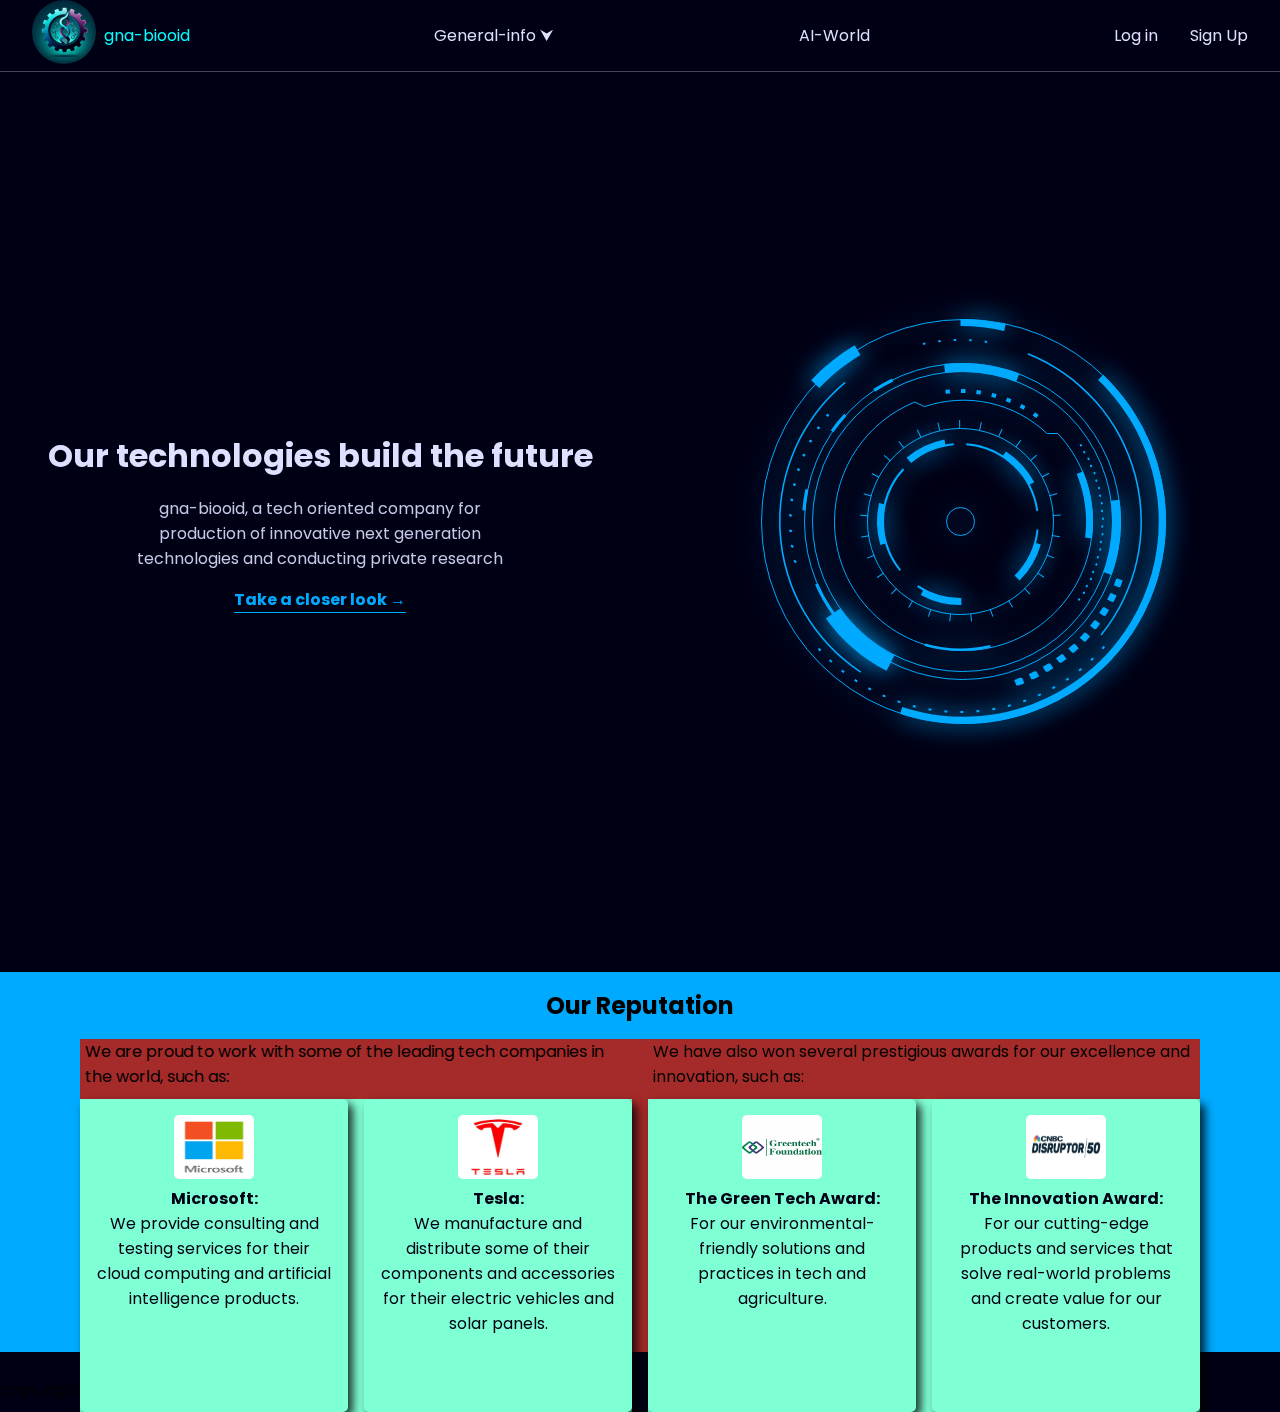
==== mainSection/index.html @ 9dd3c371 "first AIworld-biooids commit" ====
<!DOCTYPE html>
<html lang="en">
  <head>
    <meta charset="UTF-8" />
    <meta name="viewport" content="width=device-width, initial-scale=1.0" />
    <title>gna-biooid</title>

    <link rel="stylesheet" href="styles.css" />
    <link rel="stylesheet" href="./css/navBar.css" />
    <link rel="stylesheet" href="./css/secondNav.css" />
    <link rel="stylesheet" href="./css/heroSection.css" />

    <link rel="preconnect" href="https://fonts.googleapis.com" />
    <link rel="preconnect" href="https://fonts.gstatic.com" crossorigin />
    <link
      href="https://fonts.googleapis.com/css2?family=Poppins:ital,wght@0,100;0,200;0,300;0,400;0,500;0,600;0,700;0,800;0,900;1,100;1,200;1,300;1,400;1,500;1,600;1,700;1,800;1,900&display=swap"
      rel="stylesheet"
    />

    <script
      src="https://kit.fontawesome.com/4a84b69586.js"
      crossorigin="anonymous"
    ></script>
  </head>

  <body>
    <header id="header-container">
      <div class="xi-logo-container">
        <a href="#">
          <img src="images/xi-biooid.jpg" alt="logo" />
        </a>
        <span>gna-biooid</span>
      </div>

      <nav class="main-nav">
        <ul>
          <li class="main-menu">
            <a href="#">General-info &#11167;</a>
            <ul class="sub-menu">
              <li><a href="#">Submenu 1</a></li>
              <li><a href="#">Submenu 2</a></li>
              <li><a href="#">Submenu 3</a></li>
            </ul>
          </li>
        </ul>
      </nav>
      <nav>
        <ul>
          <li><a href="./aiSection/ai.html">AI-World</a></li>
        </ul>
      </nav>

      <div class="header-form">
        <ul>
          <li><a href="">Log in</a></li>
          <li><a href="">Sign Up</a></li>
        </ul>
        <div><img src="" alt="" /></div>
      </div>
    </header>

    <header id="mobile-header-container">
      <div id="overlay">
        <div class="mobile-form">
          <a href="#">Log in</a>
          <a href="#">Sign up</a>
        </div>
        <div class="mobile-menu">
          <a href="#">Link3</a>
          <a href="#">Link4</a>
          <a href="#">Link4</a>
          <a href="#">Link4</a>
          <a href="#">Link4</a>
        </div>
      </div>
      <div class="nav">
        <div class="xi-logo-container">
          <a href="#">
            <img src="images/xi-biooid.jpg" alt="logo" />
          </a>
          <span>gna-biooid</span>
        </div>
        <div id="hamburger">
          <div></div>
        </div>
      </div>
    </header>

    <main id="main-container">
      <section class="hero-section">
        <section class="hero-text-content">
          <h1>Our technologies <span>build</span> the future</h1>
          <p>
            <span>gna-biooid,</span> a tech oriented company for production of
            innovative next generation technologies and conducting private
            research
          </p>
          <a href="">Take a closer look &#8594;</a>
        </section>
        <div class="hero-svg-container">
          <div class="svg-frame">
            <!--base-->
            <svg class="first-svg">
              <g id="big-outter">
                <g id="squares">
                  <path
                    id="Ellipse 25"
                    d="M383.931 285.267C374.922 309.242 360.656 330.88 342.188 348.583C323.72 366.285 301.522 379.599 277.234 387.541L277 386.821C301.181 378.915 323.28 365.659 341.667 348.035C360.053 330.411 374.255 308.869 383.225 285L383.931 285.267Z"
                    stroke="#00AAFF"
                    stroke-width="6"
                    stroke-linecap="square"
                    stroke-dasharray="1 15"
                  />
                </g>
                <g id="bottom-dots">
                  <path
                    id="Ellipse 22"
                    d="M368.63 350.215C350.6 370.742 328.367 387.15 303.437 398.328C278.508 409.505 251.466 415.189 224.146 414.995C196.827 414.801 169.868 408.733 145.1 397.202C120.332 385.672 98.3341 368.949 80.5984 348.168"
                    stroke="#00AAFF"
                    stroke-width="2"
                    stroke-linecap="square"
                    stroke-dasharray="1 15"
                  />
                  <path
                    id="Ellipse 21"
                    d="M345.779 148.085C360.806 171.738 368.526 199.298 367.972 227.315C367.419 255.333 358.616 282.566 342.666 305.607L342.147 305.248C358.027 282.309 366.79 255.197 367.341 227.303C367.893 199.409 360.207 171.972 345.246 148.423L345.779 148.085Z"
                    stroke="#00AAFF"
                    stroke-width="2"
                    stroke-linecap="round"
                    stroke-linejoin="round"
                    stroke-dasharray="0.5 15"
                  />
                </g>
                <g id="top-dots">
                  <path
                    id="Ellipse 20"
                    d="M92.4362 117.897C75.3686 139.201 63.6658 164.291 58.3117 191.059C52.9576 217.826 54.1089 245.488 61.6686 271.718L62.394 271.509C54.8677 245.395 53.7216 217.856 59.0519 191.207C64.3823 164.558 76.0333 139.578 93.0253 118.369L92.4362 117.897Z"
                    stroke="#00AAFF"
                    stroke-width="2"
                    stroke-linecap="round"
                    stroke-linejoin="round"
                    stroke-dasharray="0.5 15"
                  />
                  <path
                    id="Ellipse 23"
                    d="M251.126 44.8182C226.015 41.2368 200.432 42.9587 176.027 49.8728"
                    stroke="#00AAFF"
                    stroke-width="2"
                    stroke-linecap="square"
                    stroke-dasharray="0.5 15"
                  />
                  <path
                    id="Ellipse 24"
                    d="M300.89 118.301C274.736 99.5021 242.549 91.1476 210.597 94.8638"
                    stroke="#00AAFF"
                    stroke-width="4"
                    stroke-linecap="square"
                    stroke-dasharray="0.5 15"
                  />
                </g>
                <g id="Ellipse 12">
                  <mask id="path-20-inside-6_115_2" fill="white">
                    <path
                      d="M225.5 22C240.73 22 255.911 23.7181 270.755 27.1217L269.171 34.0299C254.846 30.7455 240.197 29.0875 225.5 29.0875L225.5 22Z"
                    />
                  </mask>
                  <path
                    d="M225.5 22C240.73 22 255.911 23.7181 270.755 27.1217L269.171 34.0299C254.846 30.7455 240.197 29.0875 225.5 29.0875L225.5 22Z"
                    stroke="#00AAFF"
                    stroke-width="8"
                    mask="url(#path-20-inside-6_115_2)"
                  />
                </g>
                <g id="Ellipse 11">
                  <mask id="path-21-inside-7_115_2" fill="white">
                    <path
                      d="M76.2195 83.2711C89.0537 69.7053 103.677 57.9521 119.686 48.3363L125.449 57.9312C110.312 67.0233 96.4854 78.1363 84.3502 90.9633L76.2195 83.2711Z"
                    />
                  </mask>
                  <path
                    d="M76.2195 83.2711C89.0537 69.7053 103.677 57.9521 119.686 48.3363L125.449 57.9312C110.312 67.0233 96.4854 78.1363 84.3502 90.9633L76.2195 83.2711Z"
                    fill="#00AAFF"
                    stroke="#00AAFF"
                    stroke-width="8"
                    mask="url(#path-21-inside-7_115_2)"
                  />
                </g>
              </g>
              <circle
                id="base"
                cx="228.5"
                cy="224.5"
                r="202"
                stroke="#00AAFF"
              />
              <mask id="path-2-inside-1_115_2" fill="white">
                <path
                  d="M165.046 416.801C208.726 431.214 256.011 430.328 299.119 414.287C342.228 398.247 378.591 368.008 402.224 328.548C425.858 289.088 435.354 242.758 429.149 197.183C422.944 151.607 401.408 109.502 368.086 77.7961L363.102 83.0341C395.235 113.608 416.001 154.21 421.985 198.158C427.968 242.106 418.811 286.782 396.022 324.833C373.232 362.884 338.167 392.043 296.598 407.511C255.028 422.979 209.432 423.834 167.312 409.935L165.046 416.801Z"
                />
              </mask>
              <path
                d="M165.046 416.801C208.726 431.214 256.011 430.328 299.119 414.287C342.228 398.247 378.591 368.008 402.224 328.548C425.858 289.088 435.354 242.758 429.149 197.183C422.944 151.607 401.408 109.502 368.086 77.7961L363.102 83.0341C395.235 113.608 416.001 154.21 421.985 198.158C427.968 242.106 418.811 286.782 396.022 324.833C373.232 362.884 338.167 392.043 296.598 407.511C255.028 422.979 209.432 423.834 167.312 409.935L165.046 416.801Z"
                stroke="#00AAFF"
                stroke-width="8"
                mask="url(#path-2-inside-1_115_2)"
              />
            </svg>

            <!--big centro-->
            <svg class="second-svg">
              <g id="big-centro">
                <circle
                  id="Ellipse 19"
                  cx="227.5"
                  cy="224.5"
                  r="158"
                  stroke="#00AAFF"
                />
                <g id="Ellipse 29">
                  <mask id="path-23-inside-8_115_2" fill="white">
                    <path
                      d="M70.3243 192.208C68.873 199.183 67.8935 206.247 67.3925 213.352L70.5546 213.575C71.0456 206.612 72.0055 199.689 73.4278 192.854L70.3243 192.208Z"
                    />
                  </mask>
                  <path
                    d="M70.3243 192.208C68.873 199.183 67.8935 206.247 67.3925 213.352L70.5546 213.575C71.0456 206.612 72.0055 199.689 73.4278 192.854L70.3243 192.208Z"
                    stroke="#00AAFF"
                    stroke-width="4"
                    mask="url(#path-23-inside-8_115_2)"
                  />
                </g>
                <g id="Ellipse 48">
                  <mask id="path-24-inside-9_115_2" fill="white">
                    <path
                      d="M109.166 116.849C104.328 122.078 99.8478 127.626 95.756 133.457L98.3509 135.278C102.361 129.564 106.751 124.126 111.493 119.002L109.166 116.849Z"
                    />
                  </mask>
                  <path
                    d="M109.166 116.849C104.328 122.078 99.8478 127.626 95.756 133.457L98.3509 135.278C102.361 129.564 106.751 124.126 111.493 119.002L109.166 116.849Z"
                    stroke="#00AAFF"
                    stroke-width="4"
                    mask="url(#path-24-inside-9_115_2)"
                  />
                </g>
                <g id="Ellipse 49">
                  <mask id="path-25-inside-10_115_2" fill="white">
                    <path
                      d="M156.914 81.6077C150.492 84.6902 144.285 88.2021 138.335 92.1196L140.079 94.7672C145.909 90.9281 151.992 87.4864 158.286 84.4655L156.914 81.6077Z"
                    />
                  </mask>
                  <path
                    d="M156.914 81.6077C150.492 84.6902 144.285 88.2021 138.335 92.1196L140.079 94.7672C145.909 90.9281 151.992 87.4864 158.286 84.4655L156.914 81.6077Z"
                    stroke="#00AAFF"
                    stroke-width="4"
                    mask="url(#path-25-inside-10_115_2)"
                  />
                </g>
                <g id="Ellipse 30">
                  <mask id="path-26-inside-11_115_2" fill="white">
                    <path
                      d="M80.0639 287.513C88.7706 307.608 101.547 325.681 117.588 340.592L119.747 338.27C104.026 323.658 91.5052 305.946 82.9726 286.252L80.0639 287.513Z"
                    />
                  </mask>
                  <path
                    d="M80.0639 287.513C88.7706 307.608 101.547 325.681 117.588 340.592L119.747 338.27C104.026 323.658 91.5052 305.946 82.9726 286.252L80.0639 287.513Z"
                    stroke="#00AAFF"
                    stroke-width="4"
                    mask="url(#path-26-inside-11_115_2)"
                  />
                </g>
                <g id="Ellipse 38">
                  <mask id="path-27-inside-12_115_2" fill="white">
                    <path
                      d="M284.312 76.5318C260.377 67.3417 234.569 64.0954 209.103 67.0713L210.125 75.8204C234.176 73.0099 258.55 76.0758 281.155 84.7552L284.312 76.5318Z"
                    />
                  </mask>
                  <path
                    d="M284.312 76.5318C260.377 67.3417 234.569 64.0954 209.103 67.0713L210.125 75.8204C234.176 73.0099 258.55 76.0758 281.155 84.7552L284.312 76.5318Z"
                    fill="#00AAFF"
                    stroke="#00AAFF"
                    stroke-width="4"
                    mask="url(#path-27-inside-12_115_2)"
                  />
                </g>
                <g id="Ellipse 46">
                  <mask id="path-28-inside-13_115_2" fill="white">
                    <path
                      d="M376.684 278.04C385.344 253.908 388.021 228.035 384.485 202.64L375.761 203.855C379.1 227.838 376.572 252.273 368.393 275.064L376.684 278.04Z"
                    />
                  </mask>
                  <path
                    d="M376.684 278.04C385.344 253.908 388.021 228.035 384.485 202.64L375.761 203.855C379.1 227.838 376.572 252.273 368.393 275.064L376.684 278.04Z"
                    fill="#00AAFF"
                    stroke="#00AAFF"
                    stroke-width="4"
                    mask="url(#path-28-inside-13_115_2)"
                  />
                </g>
                <g id="Ellipse 47">
                  <mask id="path-29-inside-14_115_2" fill="white">
                    <path
                      d="M90.923 321.469C106.609 343.562 127.42 361.52 151.572 373.802L159.476 358.26C137.838 347.256 119.194 331.168 105.141 311.375L90.923 321.469Z"
                    />
                  </mask>
                  <path
                    d="M90.923 321.469C106.609 343.562 127.42 361.52 151.572 373.802L159.476 358.26C137.838 347.256 119.194 331.168 105.141 311.375L90.923 321.469Z"
                    fill="#00AAFF"
                    stroke="#00AAFF"
                    stroke-width="4"
                    mask="url(#path-29-inside-14_115_2)"
                  />
                </g>
                <circle
                  id="Ellipse 44"
                  cx="227.5"
                  cy="224.5"
                  r="150"
                  stroke="#00AAFF"
                />
              </g>
            </svg>

            <!--solo lines-->
            <svg class="third-svg">
              <g id="solo-lines">
                <g id="left-line">
                  <mask id="path-18-inside-4_115_2" fill="white">
                    <path
                      d="M109.714 84.729C87.8988 102.801 70.6164 125.728 59.2501 151.677C47.8838 177.625 42.7493 205.874 44.2574 234.162C45.7655 262.451 53.8744 289.994 67.9352 314.586C81.9959 339.179 101.618 360.139 125.231 375.789L126.101 374.477C102.693 358.963 83.2407 338.185 69.3019 313.805C55.3631 289.426 47.3245 262.122 45.8294 234.079C44.3344 206.036 49.4244 178.032 60.6921 152.308C71.9598 126.585 89.0923 103.856 110.719 85.9413L109.714 84.729Z"
                    />
                  </mask>
                  <path
                    d="M109.714 84.729C87.8988 102.801 70.6164 125.728 59.2501 151.677C47.8838 177.625 42.7493 205.874 44.2574 234.162C45.7655 262.451 53.8744 289.994 67.9352 314.586C81.9959 339.179 101.618 360.139 125.231 375.789L126.101 374.477C102.693 358.963 83.2407 338.185 69.3019 313.805C55.3631 289.426 47.3245 262.122 45.8294 234.079C44.3344 206.036 49.4244 178.032 60.6921 152.308C71.9598 126.585 89.0923 103.856 110.719 85.9413L109.714 84.729Z"
                    stroke="#00AAFF"
                    stroke-width="2"
                    mask="url(#path-18-inside-4_115_2)"
                  />
                </g>
                <g id="right-line">
                  <mask id="path-19-inside-5_115_2" fill="white">
                    <path
                      d="M293.127 56.0696C319.474 66.6482 342.971 83.2599 361.731 104.57C380.491 125.88 393.99 151.293 401.144 178.768C408.298 206.243 408.906 235.013 402.92 262.766C396.935 290.518 384.522 316.48 366.68 338.564L365.455 337.574C383.143 315.682 395.448 289.946 401.381 262.434C407.315 234.922 406.712 206.401 399.621 179.165C392.529 151.928 379.147 126.735 360.55 105.61C341.952 84.485 318.659 68.0173 292.541 57.5306L293.127 56.0696Z"
                    />
                  </mask>
                  <path
                    d="M293.127 56.0696C319.474 66.6482 342.971 83.2599 361.731 104.57C380.491 125.88 393.99 151.293 401.144 178.768C408.298 206.243 408.906 235.013 402.92 262.766C396.935 290.518 384.522 316.48 366.68 338.564L365.455 337.574C383.143 315.682 395.448 289.946 401.381 262.434C407.315 234.922 406.712 206.401 399.621 179.165C392.529 151.928 379.147 126.735 360.55 105.61C341.952 84.485 318.659 68.0173 292.541 57.5306L293.127 56.0696Z"
                    stroke="#00AAFF"
                    stroke-width="2"
                    mask="url(#path-19-inside-5_115_2)"
                  />
                </g>
              </g>
            </svg>

            <!--outter center-->
            <svg class="fourth-svg">
              <g id="outter-center">
                <g id="Ellipse 33">
                  <mask id="path-13-inside-2_115_2" fill="white">
                    <path
                      d="M189.514 348.899C211.061 355.133 233.858 355.662 255.672 350.436L255.068 347.917C233.691 353.039 211.35 352.52 190.233 346.411L189.514 348.899Z"
                    />
                  </mask>
                  <path
                    d="M189.514 348.899C211.061 355.133 233.858 355.662 255.672 350.436L255.068 347.917C233.691 353.039 211.35 352.52 190.233 346.411L189.514 348.899Z"
                    stroke="#00AAFF"
                    stroke-width="4"
                    mask="url(#path-13-inside-2_115_2)"
                  />
                </g>
                <g id="Ellipse 34">
                  <mask id="path-14-inside-3_115_2" fill="white">
                    <path
                      d="M356.914 241.429C359.846 218.667 356.816 195.533 348.12 174.294L341.756 176.899C350.001 197.036 352.874 218.969 350.094 240.551L356.914 241.429Z"
                    />
                  </mask>
                  <path
                    d="M356.914 241.429C359.846 218.667 356.816 195.533 348.12 174.294L341.756 176.899C350.001 197.036 352.874 218.969 350.094 240.551L356.914 241.429Z"
                    fill="#00AAFF"
                    stroke="#00AAFF"
                    stroke-width="4"
                    mask="url(#path-14-inside-3_115_2)"
                  />
                </g>
                <path
                  id="Subtract"
                  d="M189.25 109.57L189.432 109.657L189.624 109.592C210.524 102.521 232.956 101.284 254.506 106.014C276.057 110.744 295.909 121.262 311.926 136.436L312.071 136.573H312.27H322.893C344.364 159.613 357.5 190.522 357.5 224.5C357.5 295.745 299.745 353.5 228.5 353.5C157.255 353.5 99.5 295.745 99.5 224.5C99.5 170.522 132.653 124.286 179.708 105.046L189.25 109.57Z"
                  stroke="#00AAFF"
                />
              </g>
            </svg>

            <!--center lines-->
            <svg class="fifth-svg">
              <g id="center-lines">
                <circle
                  id="Ellipse 36"
                  cx="225.5"
                  cy="224.5"
                  r="93"
                  stroke="#00AAFF"
                />
                <path
                  id="Ellipse 45"
                  d="M152.445 160.624C135.723 180.1 127.383 205.455 129.26 231.112C131.136 256.768 143.075 280.625 162.451 297.433C181.826 314.242 207.05 322.625 232.575 320.739C258.099 318.853 281.833 306.852 298.555 287.376C315.277 267.9 323.617 242.545 321.74 216.888C319.864 191.232 307.925 167.375 288.549 150.567C269.174 133.758 243.95 125.375 218.425 127.261C192.901 129.147 169.167 141.148 152.445 160.624L152.445 160.624Z"
                  stroke="#00AAFF"
                  stroke-width="8"
                  stroke-dasharray="1 20"
                />
              </g>
            </svg>

            <!--center-->
            <svg class="sixth-svg">
              <g id="center">
                <path
                  id="center_2"
                  d="M173.051 160.818C183.357 152.33 195.57 146.47 208.64 143.741L209.406 147.646L209.598 148.626L210.579 148.435C213.252 147.913 215.974 147.53 218.739 147.291C202.333 148.709 187.389 155.238 175.508 165.278L176.271 164.633L175.626 163.869L173.051 160.818ZM268.968 159.114L271.131 155.768C282.255 163.153 291.42 173.128 297.84 184.836L294.328 186.706L293.445 187.177L293.916 188.06C298.136 195.966 301.026 204.69 302.286 213.934C297.387 178 267.858 149.902 231.266 147.211C244.593 148.191 256.981 152.541 267.584 159.411L268.424 159.955L268.968 159.114ZM300.731 247.009L304.553 248.1C300.733 260.894 293.865 272.57 284.539 282.125L281.715 279.301L281.008 278.594L280.301 279.301C292.512 267.089 300.668 250.821 302.572 232.692C302.101 237.178 301.247 241.55 300.044 245.774L299.77 246.735L300.731 247.009ZM225.346 303.006L225.389 307C212.037 306.982 198.888 303.723 187.073 297.504L188.969 294.006L189.445 293.128L188.567 292.651C186.556 291.559 184.599 290.38 182.7 289.12C194.964 297.259 209.678 302 225.5 302C225.779 302 226.057 301.998 226.335 301.996L225.335 302.006L225.346 303.006ZM149.854 245.575L146.04 246.69C142.449 233.83 142.033 220.29 144.827 207.234L148.705 208.113L149.682 208.335L149.902 207.358C152.935 193.924 159.459 181.81 168.471 172.022C155.761 185.826 148 204.257 148 224.5C148 242.991 154.476 259.969 165.283 273.291C158.889 265.41 154.012 256.249 151.095 246.254L150.814 245.294L149.854 245.575Z"
                  fill="#00AAFF"
                  stroke="#00AAFF"
                  stroke-width="2"
                />
                <circle
                  id="dot"
                  cx="225.5"
                  cy="224.5"
                  r="14"
                  stroke="#00AAFF"
                />
              </g>
            </svg>
          </div>
        </div>
      </section>

      <section class="about-section">
        <section class="cards">
          <h2>Our Reputation</h2>
          <section class="cards-container">
            <article class="companies">
              <p>
                We are proud to work with some of the leading tech companies in
                the world, such as:
              </p>
              <section>
                <div>
                  <img src="images/ms.png" alt="Microsoft logo" />
                  <h4>Microsoft:</h4>
                  <p>
                    We provide consulting and testing services for their cloud
                    computing and artificial intelligence products.
                  </p>
                </div>

                <div>
                  <img src="images/tesla.png" alt="Tesla logo" />
                  <h4>Tesla:</h4>
                  <p>
                    We manufacture and distribute some of their components and
                    accessories for their electric vehicles and solar panels.
                  </p>
                </div>
              </section>
            </article>

            <article class="awards">
              <p>
                We have also won several prestigious awards for our excellence
                and innovation, such as:
              </p>
              <section>
                <div>
                  <img src="images/green.png" alt="Green tech Award Logo" />
                  <h4>The Green Tech Award:</h4>
                  <p>
                    For our environmental-friendly solutions and practices in
                    tech and agriculture.
                  </p>
                </div>
                <div>
                  <img
                    src="images/innovation.png"
                    alt="Innovation Award Logo"
                  />
                  <h4>The Innovation Award:</h4>
                  <p>
                    For our cutting-edge products and services that solve
                    real-world problems and create value for our customers.
                  </p>
                </div>
              </section>
            </article>
          </section>
        </section>

        <!-- <section class="story">
          <section class="intro-container">
            <div class="story-image">
              <img src="images/story.png" alt="company leaders" />
            </div>
            <div class="story-text-content1">
              <h2>Short Story</h2>
              <p>
                Lorem ipsum dolor sit, amet consectetur adipisicing elit. Non,
                accusantium cupiditate, facilis nulla vel at, voluptas quas
                cumque odio pariatur consequuntur. Voluptatum modi repellendus
                perferendis eligendi earum facilis unde nulla?Lorem ipsum dolor
                sit amet consectetur adipisicing elit. Saepe quam eligendi iste
                odit aliquam atque, accusamus sequi iusto nulla. Sed tempora
                rerum accusamus dicta tenetur optio quisquam pariatur sequi
                nobis?
              </p>
              <p class="read-more">Read more</p>
            </div>
          </section>
          <section class="read-more-container">
            <p>
              Lorem ipsum dolor sit amet consectetur adipisicing elit.
              Consectetur inventore nulla culpa tenetur neque praesentium
              repellat ratione consequuntur quae necessitatibus pariatur maxime
              qui laborum animi, provident alias iusto dolores amet Lorem ipsum
              dolor sit amet consectetur adipisicing elit. Ratione aliquam sunt,
              obcaecati hic officia doloribus et, amet, unde aperiam ut porro
              eius? At sint odio cum delectus praesentium, aliquid dignissimos!
              Aspernatur officia quibusdam, harum odit quae eveniet nulla
              dignissimos blanditiis, possimus autem at ipsum necessitatibus
              laudantium ullam sequi voluptatum recusandae commodi accusamus,
              iure omnis asperiores. Laboriosam possimus et quia omnis
            </p>
          </section>
        </section>

        <section class="leaders">
          <h3>Our Team</h3>
          <section class="leaders-cards-container">
            <article>
              <div><img src="images/Xi-biooid.png" alt="Xi Biooid" /></div>
              <h4>Dr. Xi Biooid, Founder</h4>
              <p class="leaders-comments">
                hough I remain in the shadows, the joy of seeing a customer's
                satisfaction brightens my day.
              </p>
              <p class="name-title">little is known about him</p>
            </article>
            <article>
              <div><img src="images/ceo.png" alt="CEO" /></div>
              <h4>CEO</h4>
              <p class="leaders-comments">
                As a compass in the corporate sea, I lead towards the costomer
                satisfaction and community advancement.
              </p>
              <p class="name-title">Dr. Rutikanga Edward</p>
            </article>
            <article>
              <div><img src="images/secret.jpg" alt="Secretary" /></div>
              <h4>Secretary</h4>
              <p class="leaders-comments">
                Behind every successful endeavor, there's the meticulous touch
                of Mrs. Julian Cristal.
              </p>
              <p class="name-title">Mrs. Julian Cristal</p>
            </article>
            <article>
              <div><img src="images/CTO.png" alt="CTO" /></div>
              <h4>CTOs & Engineers</h4>
              <h4></h4>
              <p class="leaders-comments">
                Crafting the future, our CTOs & Engineers forge innovation with
                every line of code and circuit design.
              </p>
              <ul>
                <li>Aiden South</li>
                <li>Varvara Yelizaveta</li>
                <li>Maniragaba Descart</li>
              </ul>
            </article>
          </section>
        </section>

        <section class="products">
          <h2>Our main products</h2>

          <section class="main-products">
            <h3>Hard wares and Electronics</h3>
            <section class="hard-parts">
              <article>
                <section class="product-image-container">
                  <img src="images/gloves.jpg" alt="" />
                  <div class="ratings">
                    <i class="fa-solid fa-star"></i>
                    <i class="fa-solid fa-star"></i>
                    <i class="fa-solid fa-star"></i>
                    <i class="fa-solid fa-star-half-stroke"></i>
                    <i class="fa-regular fa-star"></i>
                  </div>
                </section>
                <section>
                  <h4>Biooid exoskeleton gloves</h4>
                  <ul>
                    <li>Safatey tift heavy loads</li>
                    <li>Prevent enjuries</li>
                    <li>Muscle relaxation</li>
                  </ul>
                  <section class="price-container">
                    <button class="add">+</button>
                    <button class="remove">-</button>
                    <button class="buy-btn">Buy</button>
                    <span>1</span>
                    <span>125$</span>
                    <span class="offer-span">200$</span>
                  </section>
                </section>
              </article>

              <article>
                <section class="product-image-container">
                  <img src="images/mosquito.jpg" alt="" />
                  <div class="ratings">
                    <i class="fa-solid fa-star"></i>
                    <i class="fa-solid fa-star"></i>
                    <i class="fa-solid fa-star"></i>
                    <i class="fa-solid fa-star-half-stroke"></i>
                    <i class="fa-regular fa-star"></i>
                  </div>
                </section>
                <section>
                  <h4>Nano biooid mosquito</h4>
                  <ul>
                    <li>Security spy camera</li>
                    <li>Flexible for small area</li>
                    <li>Remote controll and to use</li>
                  </ul>
                  <section class="price-container">
                    <span>20</span>
                    <button class="add">+</button>
                    <button class="remove">-</button>
                    <button class="buy-btn">Buy</button>
                    <span>200$</span>
                  </section>
                </section>
              </article>

              <article>
                <section class="product-image-container">
                  <img src="images/toy-robot.jpg" alt="" />
                  <div class="ratings">
                    <i class="fa-solid fa-star"></i>
                    <i class="fa-solid fa-star"></i>
                    <i class="fa-solid fa-star"></i>
                    <i class="fa-solid fa-star-half-stroke"></i>
                    <i class="fa-regular fa-star"></i>
                  </div>
                </section>
                <section>
                  <h4>Spider biooid toy</h4>
                  <ul>
                    <li>Remot cotroled</li>
                    <li>AI and can learn</li>
                    <li>Sound and helpfull companion</li>
                  </ul>
                  <section class="price-container">
                    <span>2</span>
                    <button class="add">+</button>
                    <button class="remove">-</button>
                    <button class="buy-btn">Buy</button>
                    <span>130$</span>
                    <span class="offer-span">200$</span>
                  </section>
                </section>
              </article>

              <article>
                <section class="product-image-container">
                  <img src="images/toy-robot.jpg" alt="" />
                  <div class="ratings">
                    <i class="fa-solid fa-star"></i>
                    <i class="fa-solid fa-star"></i>
                    <i class="fa-solid fa-star"></i>
                    <i class="fa-solid fa-star-half-stroke"></i>
                    <i class="fa-regular fa-star"></i>
                  </div>
                </section>
                <section>
                  <h4>Spider biooid toy</h4>
                  <ul>
                    <li>Remot cotroled</li>
                    <li>AI and can learn</li>
                    <li>Sound and helpfull companion</li>
                  </ul>
                  <section class="price-container">
                    <span>20</span>
                    <button class="add">+</button>
                    <button class="remove">-</button>
                    <button class="buy-btn">Buy</button>
                    <span>200$</span>
                  </section>
                </section>
              </article>
            </section>
          </section>

          <section class="main-products">
            <h3>Biological products</h3>
            <section class="hard-parts">
              <article>
                <section class="product-image-container">
                  <img src="images/solar-garden.jpg" alt="Solar powered farm" />
                  <div class="ratings">
                    <i class="fa-solid fa-star"></i>
                    <i class="fa-solid fa-star"></i>
                    <i class="fa-solid fa-star"></i>
                    <i class="fa-solid fa-star-half-stroke"></i>
                    <i class="fa-regular fa-star"></i>
                  </div>
                </section>
                <section>
                  <h4>Spider biooid toy</h4>
                  <ul>
                    <li>Remot cotroled</li>
                    <li>AI and can learn</li>
                    <li>Sound and helpfull companion</li>
                  </ul>
                  <section class="price-container">
                    <span>20</span>
                    <button class="add">+</button>
                    <button class="remove">-</button>
                    <button class="buy-btn">Buy</button>
                    <span>200$</span>
                  </section>
                </section>
              </article>
              <article>
                <section class="product-image-container">
                  <img src="images/in-house-farm.jpg" alt="In house farm" />
                  <div class="ratings">
                    <i class="fa-solid fa-star"></i>
                    <i class="fa-solid fa-star"></i>
                    <i class="fa-solid fa-star"></i>
                    <i class="fa-solid fa-star-half-stroke"></i>
                    <i class="fa-regular fa-star"></i>
                  </div>
                </section>
                <section>
                  <h4>Spider biooid toy</h4>
                  <ul>
                    <li>Remot cotroled</li>
                    <li>AI and can learn</li>
                    <li>Sound and helpfull companion</li>
                  </ul>
                  <section class="price-container">
                    <span>20</span>
                    <button class="add">+</button>
                    <button class="remove">-</button>
                    <button class="buy-btn">Buy</button>
                    <span>200$</span>
                  </section>
                </section>
              </article>
              <article>
                <section class="product-image-container">
                  <img src="images/biolume.jpg" alt="Bio luminous flower" />
                  <div class="ratings">
                    <i class="fa-solid fa-star"></i>
                    <i class="fa-solid fa-star"></i>
                    <i class="fa-solid fa-star"></i>
                    <i class="fa-solid fa-star-half-stroke"></i>
                    <i class="fa-regular fa-star"></i>
                  </div>
                </section>
                <section>
                  <h4>Spider biooid toy</h4>
                  <ul>
                    <li>Remot cotroled</li>
                    <li>AI and can learn</li>
                    <li>Sound and helpfull companion</li>
                  </ul>
                  <section class="price-container">
                    <span>20</span>
                    <button class="add">+</button>
                    <button class="remove">-</button>
                    <button class="buy-btn">Buy</button>
                    <span>200$</span>
                  </section>
                </section>
              </article>
            </section>
          </section>

          <section class="soft-services">
            <h3>Soft servces we offer</h3>
            <p>
              Lorem ipsum dolor sit amet consectetur adipisicing elit. Deleniti
              sequi iste dicta minima quisquam enim optio, accusamus ut natus.
              Minus officia rem, expedita quis corrupti ratione ad nobis.
              Soluta, sint?
            </p>
            <section class="services-container">
              <article>
                <div><img src="" alt="" /></div>
                <p></p>
              </article>

              <article>
                <div><img src="" alt="" /></div>
                <p></p>
              </article>

              <article>
                <div><img src="" alt="" /></div>
                <p></p>
              </article>
              <article>
                <div><img src="" alt="" /></div>
                <p></p>
              </article>
            </section>
          </section>

          <section class="review-container">
            <h3>Words on our products</h3>
            <section class="review-cards">
              <article>
                <p>
                  Lorem ipsum dolor sit amet consectetur adipisicing elit. Qui
                  voluptatem id asperiores incidunt nihil optio iste quaerat,
                  aut pariatur, quas officiis repudiandae ullam harum nulla
                  ratione aliquam quasi, molestiae voluptate.
                </p>
                <section>
                  <div><img src="" alt="" /></div>
                  <p></p>
                  <span></span>
                </section>
              </article>

              <article>
                <p>
                  Lorem ipsum dolor sit amet consectetur adipisicing elit. Qui
                  voluptatem id asperiores incidunt nihil optio iste quaerat,
                  aut pariatur, quas officiis repudiandae ullam harum nulla
                  ratione aliquam quasi, molestiae voluptate.
                </p>
                <section>
                  <div><img src="" alt="" /></div>
                  <p></p>
                  <span></span>
                </section>
              </article>
              <article>
                <p>
                  Lorem ipsum dolor sit amet consectetur adipisicing elit. Qui
                  voluptatem id asperiores incidunt nihil optio iste quaerat,
                  aut pariatur, quas officiis repudiandae ullam harum nulla
                  ratione aliquam quasi, molestiae voluptate.
                </p>
                <section>
                  <div><img src="" alt="" /></div>
                  <p></p>
                  <span></span>
                </section>
              </article>
              <article>
                <p>
                  Lorem ipsum dolor sit amet consectetur adipisicing elit. Qui
                  voluptatem id asperiores incidunt nihil optio iste quaerat,
                  aut pariatur, quas officiis repudiandae ullam harum nulla
                  ratione aliquam quasi, molestiae voluptate.
                </p>
                <section>
                  <div><img src="" alt="" /></div>
                  <p></p>
                  <span></span>
                </section>
              </article>
            </section>
          </section>
        </section>

        <section class="visit-container">
          <h2>Explore arround</h2>
          <section class="visit-content">
            <section class="visit-area-content">
              <h3>Areal view from our drone product</h3>
              <p>
                Lorem, ipsum dolor sit amet consectetur adipisicing elit.
                Consequuntur rerum modi quas non minus, corrupti, beatae ipsum
                placeat repudiandae ut eligendi. Doloremque, aliquid. Eveniet
                ullam assumenda consequuntur tempore numquam alias?
              </p>
              <div>
                <img class="compony-img" src="" alt="" />
              </div>
            </section>

            <section class="visit-area-title">
              <h4>
                <span>1</span> Areal view of the buildings of our community
              </h4>
              <h4>
                <span>1</span> Areal view of the buildings of our community
              </h4>
              <h4>
                <span>1</span> Areal view of the buildings of our community
              </h4>
              <h4>
                <span>1</span> Areal view of the buildings of our community
              </h4>
              <h4>
                <span>1</span> Areal view of the buildings of our community
              </h4>
            </section>
          </section>
        
        </section> -->
      </section>
    </main>

    <footer id="footer-section">
      <section>
        <div><img src="" alt="" /></div>
      </section>

      <section class="footer-content">
        <section class="footer-links"></section>
        <section class="subscribr-container"></section>
      </section>

      <section class="copy-right-area">
        copy right 2024 <span></span> <span></span> <span></span>
      </section>
    </footer>

    <script src="main.js"></script>
  </body>
</html>
---- mainSection/styles.css ----
* {
  box-sizing: border-box;
  margin: 0;
  padding: 0;
  font-family: "Poppins", sans-serif;
  font-style: normal;
}
:root {
  /* --background-color: #00001f; */
  --background-color: #000015;

  --anti-background-color: #dfdfff;
  --title-color: #dfdfff;
  --first-color: #dfdfff;

  --text-color: #c7c7e7;
  --second-color: #c7c7e7;

  --fourth-color: #00aaff;
  --focus-color: #00aaff;

  --third-color: rgba(0, 0, 21, 0.7);
  --trans-background-color: rgba(0, 0, 21, 0.7);
}

*,
*::before,
*::after {
  box-sizing: border-box;
}
body {
  max-width: 1500px;
  background-color: var(--background-color);
  position: relative;
  margin: auto;
}

/* =======================================
                  main
======================================= */

#main-container {
  width: 100%;
}

/* =========================about */
.about-section {
  color: var(--fifth-color);
}
.cards {
  /* background-color: var(--first-color); */
  background-color: #00aaff;
  padding: 0 5rem;
}
.cards > h2 {
  text-align: center;
  padding: 1rem 0;
}
.cards-container {
  background-color: brown;
  display: grid;
  grid-template-columns: repeat(auto-fit, minmax(500px, 1fr));
  gap: 1rem;
  /* height: 100%; */
  position: relative;
}
.companies > p,
.awards > p {
  border-left: 3px solid var(--fifth-color);
  padding: 0 5px;
  margin-bottom: 10px;
}
.companies > section,
.awards > section {
  background-color: aquamarine;
  grid-template-columns: 1fr 1fr;
  display: grid;
  gap: 1rem;
  height: 100%;
}
.companies > section > div,
.awards > section > div {
  /* background-color: black; */

  padding: 1rem;
  text-align: center;
  border-radius: 5px;
  color: var(--first-color);
  color: var(--background-color);
  box-shadow: 5px 5px 10px 0px rgba(0, 0, 0, 0.8);
}
.companies > section > div > img,
.awards > section > div > img {
  width: 5rem;
  height: 4rem;
  border-radius: 5px;
}
.companies > section > div > p,
.awards > section > div > p {
  color: var(--second-color);
  color: var(--background-color);
}
/* =========================story */
.story {
  height: auto;
  padding: 0 5rem;
  width: 82%;
  margin: auto;
  color: var(--second-color);
}
.intro-container {
  /* background-color: rgb(255, 145, 0); */
  display: flex;
  gap: 10px;
  margin-top: 10px;
}
.story-image {
  width: 30%;
  height: 250px;
}
.story-image > img {
  width: 100%;
  height: 100%;
  border-radius: 10px;
}
.story-text-content1 {
  width: 70%;
  /* background-color: aqua; */
  display: flex;
  flex-direction: column;
  justify-content: center;
}
.story-text-content1 > h2 {
  color: var(--first-color);
}
.read-more {
  color: var(--fourth-color);
  border-bottom: 1px solid var(--fourth-color);
  /* width: fit-content; */
}
.read-more-container {
  display: none;
}
/* ===================leaders */
.leaders {
  width: 80%;
  margin: auto;
  border-top: 1px solid var(--fourth-color);
  margin-top: 2rem;
}
.leaders > h3 {
  color: var(--first-color);
  padding: 1rem;
}
.leaders-cards-container {
  display: grid;
  grid-template-columns: repeat(auto-fit, minmax(200px, 1fr));
  grid-template-rows: max-content;
  gap: 1rem;
}
.leaders-cards-container > article {
  border-radius: 10px;
  padding: 1rem;
  height: auto;
}
.leaders-cards-container > article > div {
  width: 100%;
}

.leaders-cards-container > article > div > img {
  width: 100%;
  height: 14rem;
  border-radius: 10px;
}
.leaders-cards-container > article > h4 {
  color: var(--fourth-color);
}
.leaders-comments {
  color: var(--first-color);
}
.name-title,
.leaders-cards-container > article > ul > li {
  color: var(--fourth-color);
}
.leaders-cards-container > article > ul {
  list-style: none;
}
/* =================products */
.products {
  background-color: var(--first-color);
}
.products > h2 {
  padding: 1rem;
  text-align: center;
  color: var(--background-color);
}
.main-products {
  width: 90%;
  margin: auto;
  color: var(--background-color);
}
.main-products > h3 {
  padding: 1rem 0;
  color: var(--background-color);
}
.hard-parts {
  display: grid;
  grid-template-columns: repeat(auto-fit, minmax(300px, 1fr));
  gap: 1rem;
}
.hard-parts > article {
  display: flex;
  gap: 10px;
  box-shadow: 5px 5px 10px 0px rgba(0, 0, 0, 0.8);
  border-radius: 10px;
}
.hard-parts > article > section > ul {
  list-style: none;
  color: var(--third-color);
}
.hard-parts > article > section {
  color: var(--background-color);
}
.product-image-container {
  width: 30%;
}
.product-image-container > img {
  width: 100%;
  height: 7rem;
}
.price-container {
  margin: 0.5rem 0;
  display: flex;
  gap: 0.5rem;
  /* box-shadow: 2px 3px 10px 0px rgba(0, 0, 0, 0.8);  */
  padding: 0.5rem 0;
  align-items: center;
}
.add,
.remove {
  text-align: center;
  font-size: 1rem;
  width: 2rem;
  border-radius: 5px;
  color: var(--background-color);
}
.buy-btn {
  text-align: center;
  font-size: 1rem;
  width: 3rem;
  border-radius: 5px;
  background-color: var(--fourth-color);
  color: var(--background-color);
}
.offer-span {
  color: red;
  text-decoration: line-through;
}
/* ===============services and review */
.soft-services,
.review-container {
  width: 90%;
  margin: auto;
}
.soft-services > h3,
.review-container > h3 {
  padding: 1rem 0;
  color: var(--background-color);
}
.soft-services > .review-container > p {
  color: var(--third-color);
}
/* =========================REVIEW CARDS */
.review-cards {
  display: grid;

  grid-template-columns: repeat(auto-fit, minmax(300px, 1fr));
}
/* ====================visit us containers */
.visit-container {
  background-color: var(--background-color);
  color: white;
}
.visit-container > h2 {
  color: var(--first-color);
  text-align: center;
  padding: 1rem;
}
.visit-content {
  display: flex;
}
.visit-area-content {
  background-color: blueviolet;
  width: 50%;
  display: flex;
  justify-content: center;
  flex-direction: column;
  align-items: center;
  gap: 10px;
}
.visit-area-title {
  display: flex;
  flex-direction: column;
  gap: 10px;
  background-color: blue;
  width: 50%;
}
---- mainSection/css/navBar.css ----
:root {
  --background-color: #000015;
  --trans-background-color: rgba(0, 0, 21, 0.7);

  --anti-background-color: #dfdfff;
  --trans-anti-background-color: rgb(223, 223, 255, 0.3);

  --text-color: #c7c7e7;

  --focus-color: #00aaff;
}

#header-container {
  background-color: var(--trans-background-color);
  padding: 0 2rem;
  position: sticky;
  top: 0;
  width: 100%;
  z-index: 10;
  display: none;
  align-items: center;
  justify-content: space-between;
  border-bottom: 1px solid var(--trans-anti-background-color);
}

.xi-logo-container {
  /* background-color: antiquewhite; */
  width: -moz-fit-content;
  width: fit-content;
  display: flex;
  justify-content: center;
  align-items: center;
  gap: 1rem;
}

.xi-logo-container a {
  text-decoration: none;
}

.xi-logo-container a > img {
  width: 4rem;
  border-radius: 50%;
}

.xi-logo-container > span {
  color: aqua;
  cursor: default;
}
.header-form {
  /* background-color: #c7c7e7; */
  display: flex;
  justify-content: center;
  align-items: center;
}
.header-form ul {
  /* background-color: #c7c; */
  height: 100%;
  display: flex;
  gap: 2rem;
  list-style: none;
}
.header-form ul li > a {
  display: block;
  text-decoration: none;
  color: var(--anti-background-color);
}
.header-form ul > li {
  transition: border-bottom 0.5s ease-in-out;
}
.header-form > ul > li:hover {
  border-bottom: 1px solid var(--focus-color);
}
nav {
  height: 100%;
}

nav ul {
  list-style: none;
  transition: border-bottom 0.5s ease-in-out;
}
nav ul:hover {
  list-style: none;
  border-bottom: 1px solid var(--focus-color);
}

nav ul li {
  position: relative;
}

nav ul li a {
  display: block;
  text-decoration: none;
  color: var(--anti-background-color);
}

nav ul ul {
  display: none;
  position: absolute;
  right: -30%;
  box-shadow: 0 2px 5px rgba(0, 0, 0, 0.2);
  z-index: 1000;
  /* background-color: #fff; */
  border: 1px solid var(--trans-anti-background-color);
  width: 200px;
  animation: slideIn 1s ease-in-out;
  top: 30px;
}

nav ul ul li {
  float: none;
  width: 100%;
  opacity: 0;
  animation: slideIn 0.6s ease forwards;
}

nav ul ul li:nth-child(1),
nav ul ul li:nth-child(2),
nav ul ul li:nth-child(3) {
  background-color: var(--background-color);
  padding: 1rem;
  text-align: center;
  border-radius: 5px;
  transition: background-color 0.3s ease-in-out;
}
nav ul ul li:nth-child(1):hover,
nav ul ul li:nth-child(2):hover,
nav ul ul li:nth-child(3):hover {
  background-color: var(--trans-anti-background-color);
}

nav ul ul li:nth-child(2) {
  animation-delay: 0.3s;
}

nav ul ul li:nth-child(3) {
  animation-delay: 0.6s;
}

@keyframes slideIn {
  from {
    opacity: 0;
    transform: translatex(-50px);
  }
  to {
    opacity: 1;
    transform: translatex(0);
  }
}

.slide-down {
  display: block !important;
}
.slide-down:hover {
  border-bottom: 1px solid var(--trans-anti-background-color);
}
@media (min-width: 800px) {
  #header-container {
    display: flex;
  }
}
---- mainSection/css/secondNav.css ----
:root {
  --background-color: #000015;
  --trans-background-color: rgba(0, 0, 21, 0.7);
  --third-color: rgba(0, 0, 21, 0.7);

  --anti-background-color: #dfdfff;
  --trans-anti-background-color: rgb(223, 223, 255, 0.3);
  --title-color: #dfdfff;
  --first-color: #dfdfff;

  --text-color: #c7c7e7;
  --second-color: #c7c7e7;

  --fourth-color: #00aaff;
  --focus-color: #00aaff;
}

.nav {
  background-color: var(--trans-background-color);
  padding: 0 1rem;
  position: sticky;
  top: 0;
  width: 100%;
  z-index: 10;
  display: flex;
  align-items: center;
  justify-content: space-between;
  border-bottom: 1px solid var(--trans-anti-background-color);
}
.xi-logo-container {
  /* background-color: antiquewhite; */
  width: -moz-fit-content;
  width: fit-content;
  display: flex;
  justify-content: center;
  align-items: center;
  gap: 0.5rem;
}

.xi-logo-container a {
  text-decoration: none;
}

.xi-logo-container a > img {
  width: 4rem;
  border-radius: 50%;
}

.xi-logo-container > span {
  color: aqua;
  cursor: default;
}

#hamburger {
  margin: 1rem;
}

#hamburger {
  opacity: 0.5;
  cursor: pointer;
  transition: opacity 0.25s linear;
  width: clamp(1.5rem, 2vw + 1.1rem, 6rem);
  height: clamp(2rem, 1.4vw + 1.7rem, 5rem);
  display: flex;
  align-items: center;
}

#hamburger:hover {
  opacity: 1;
}

#hamburger div,
#hamburger div:after,
#hamburger div:before {
  background-color: var(--anti-background-color);
  border-radius: 10px;
  width: clamp(1.5rem, 2vw + 1.1rem, 6rem);
  height: clamp(0.2rem, 0.3vw + 0.1rem, 0.8rem);
  transition: all 0.15s linear;
}

#hamburger div:before,
#hamburger div:after {
  content: "";
  position: absolute;
}

#hamburger div:before {
  transform: translateY(-200%);
}

#hamburger div:after {
  transform: translateY(200%);
}

#hamburger.open div {
  background: transparent;
}

#hamburger.open div:before {
  transform: rotate(45deg);
}

#hamburger.open div:after {
  transform: rotate(-45deg);
}

#overlay {
  position: fixed;
  width: 100%;
  min-height: 100%;
  background-color: var(--background-color);

  z-index: 1;
  transform: translateY(-100%);
  transition: all 0.5s ease-in-out;
  display: flex;
  flex-direction: column;
  justify-content: center;
  align-items: center;
}

#overlay.menu {
  transform: translateY(0%);
}
#overlay .mobile-menu {
  width: 100%;
  display: flex;
  justify-content: center;
  align-items: center;
  flex-direction: column;
}
#overlay .mobile-menu a {
  text-decoration: none;
  color: var(--anti-background-color);
  font-size: clamp(1rem, 4.1vw + 0.2rem, 10rem);
  margin: 2%;
  opacity: 0.5;
  transition: opacity 0.2s linear;
  background-color: var(--trans-anti-background-color);
  display: block;
  width: 50%;
  text-align: center;
  border-radius: 10px;
}
#overlay .mobile-form {
  width: 100%;
  display: flex;
  justify-content: center;
  align-items: center;
  flex-direction: column;
  margin-bottom: 1rem;
  /* background-color: #00aaff; */
}
#overlay .mobile-form a {
  display: block;
  text-decoration: none;
  margin: 1%;
  background-color: var(--anti-background-color);
  font-size: clamp(1rem, 4.1vw + 0.2rem, 10rem);
  text-align: center;
  width: 50%;
  color: var(--background-color);
  border-radius: 10px;
}

#overlay a:hover {
  opacity: 1;
}
#mobile-header-container {
  display: none;
  position: sticky;
  top: 0;
  /* background-color: #00aaff; */
}
@media (max-width: 800px) {
  #mobile-header-container {
    display: block;
  }
}
---- mainSection/css/heroSection.css ----
/* =========================hero */
.hero-section {
  min-height: 100vh;
  /* background: blue; */
  display: grid;
  grid-template-columns: 1fr 1fr;
}

.hero-text-content {
  /* background-color: blueviolet; */
  /* clip-path: polygon(0% 0%, 70% 0%, 100% 50%, 70% 100%, 0% 100%); */
  padding: 2rem;
  display: flex;
  flex-direction: column;
  justify-content: center;
  align-items: center;
  gap: 1rem;
}
.hero-text-content > h1 {
  color: var(--first-color);
  text-align: center;
  font-size: 2rem;
}
.hero-text-content > p {
  color: var(--second-color);
  text-align: center;
  width: 70%;
}

.hero-text-content > a {
  text-decoration: none;
  font-weight: 700;
  color: var(--fourth-color);
  border-bottom: 1px solid var(--fourth-color);
}

.hero-svg-container {
  /* background: red; */
  display: flex;
  justify-content: center;
  align-items: center;

  overflow: hidden;
}

.first-svg {
  --i: 0;
}
.second-svg {
  --i: 1;
}
.third-svg {
  --i: 2;
}
.fourth-svg {
  --i: 3;
}
.fifth-svg {
  --i: 4;
}
.sixth-svg {
  --i: 5;
}
.svg-frame {
  /* background-color: aqua; */

  position: relative;
  width: 300px;
  height: 300px;
  transform-style: preserve-3d;
  display: flex;
  justify-content: center;
  align-items: center;
  animation: change-view 2s ease-in infinite;
  z-index: -1;
}

@keyframes change-view {
  0%,
  50% {
    transform: rotate(-0deg) skew(00deg) translateX(calc(0 * var(--i)))
      translateY(calc(-0px * var(--i)));
  }

  70%,
  100% {
    transform: rotate(-80deg) skew(30deg) translateX(calc(45px * var(--i)))
      translateY(calc(-35px * var(--i)));
  }
}

svg {
  position: absolute;
  transition: 0.5s;
  transform-origin: center;
  width: 450px;
  height: 450px;
  fill: none;
  animation: change-view 5s ease-in-out infinite alternate;
  filter: drop-shadow(0 0 12px #00aaff);
}

#big-centro,
#outter1,
#solo-lines,
#center,
#outter-center,
#bottom-dots,
#center-lines,
#squares,
#top-dots {
  transform-origin: center;
  animation: rotate 4s ease-in-out infinite alternate;
}

#big-centro {
  animation-delay: -1.5s;
}

#outter1 {
  animation-delay: -1.2s;
}

#center {
  animation-delay: -2.2s;
}

#bottom-dots,
#top-dots {
  animation-duration: 7s;
}

#center-lines,
#outter-center {
  animation-duration: 6s;
  animation-delay: -3s;
}

@keyframes rotate {
  to {
    transform: rotate(360deg);
  }
}
@media (max-width: 800px) {
  .hero-section {
    min-height: 100vh;
    /* background: blue; */
    display: flex;
    flex-direction: column;
    justify-content: center;
    align-items: center;
  }
  .hero-svg-container {
    border-radius: 50%;
  }
}
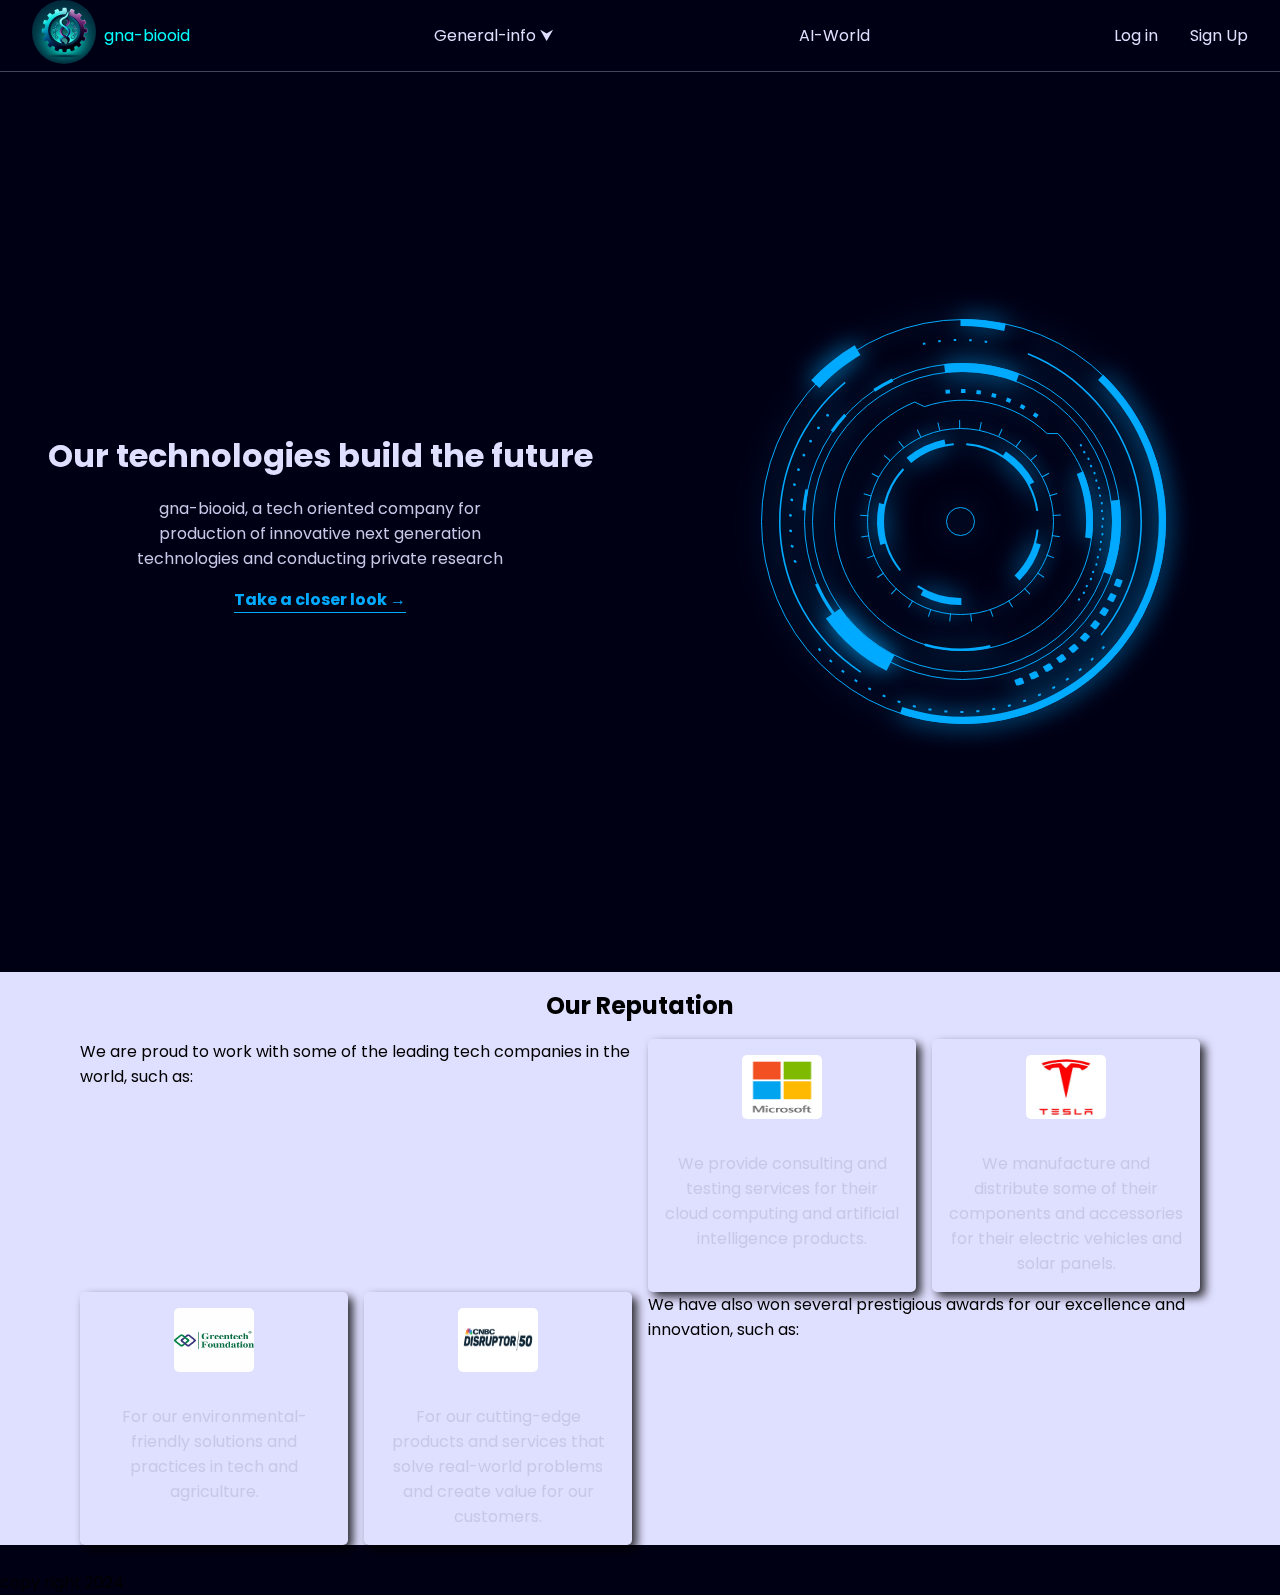
==== commit a4f37361: "Add the Reputation section and fix grid layout" ====
--- a/mainSection/index.html
+++ b/mainSection/index.html
@@ -436,12 +436,14 @@
       <section class="about-section">
         <section class="cards">
           <h2>Our Reputation</h2>
-          <section class="cards-container">
-            <article class="companies">
+          <section class="cards-container1">
+            <div class="title-descriptions">
               <p>
                 We are proud to work with some of the leading tech companies in
                 the world, such as:
               </p>
+            </div>
+            <article class="companies">
               <section>
                 <div>
                   <img src="images/ms.png" alt="Microsoft logo" />
@@ -462,12 +464,10 @@
                 </div>
               </section>
             </article>
-
+          </section>
+
+          <section class="cards-container2">
             <article class="awards">
-              <p>
-                We have also won several prestigious awards for our excellence
-                and innovation, such as:
-              </p>
               <section>
                 <div>
                   <img src="images/green.png" alt="Green tech Award Logo" />
@@ -490,6 +490,12 @@
                 </div>
               </section>
             </article>
+            <div class="title-descriptions">
+              <p>
+                We have also won several prestigious awards for our excellence
+                and innovation, such as:
+              </p>
+            </div>
           </section>
         </section>
 
--- a/mainSection/styles.css
+++ b/mainSection/styles.css
@@ -44,24 +44,24 @@
 }
 
 /* =========================about */
-.about-section {
-  color: var(--fifth-color);
-}
+/* .about-section {
+
+} */
 .cards {
-  /* background-color: var(--first-color); */
-  background-color: #00aaff;
+  background-color: var(--first-color);
+  /* background-color: #00aaff; */
   padding: 0 5rem;
 }
 .cards > h2 {
   text-align: center;
   padding: 1rem 0;
 }
-.cards-container {
-  background-color: brown;
-  display: grid;
-  grid-template-columns: repeat(auto-fit, minmax(500px, 1fr));
+.cards-container1,
+.cards-container2 {
+  /* background-color: brown; */
+  display: grid;
+  grid-template-columns: 1fr 1fr;
   gap: 1rem;
-  /* height: 100%; */
   position: relative;
 }
 .companies > p,
@@ -72,11 +72,10 @@
 }
 .companies > section,
 .awards > section {
-  background-color: aquamarine;
+  /* background-color: aquamarine; */
   grid-template-columns: 1fr 1fr;
   display: grid;
   gap: 1rem;
-  height: 100%;
 }
 .companies > section > div,
 .awards > section > div {
@@ -86,7 +85,6 @@
   text-align: center;
   border-radius: 5px;
   color: var(--first-color);
-  color: var(--background-color);
   box-shadow: 5px 5px 10px 0px rgba(0, 0, 0, 0.8);
 }
 .companies > section > div > img,
@@ -98,7 +96,6 @@
 .companies > section > div > p,
 .awards > section > div > p {
   color: var(--second-color);
-  color: var(--background-color);
 }
 /* =========================story */
 .story {
--- a/mainSection/css/heroSection.css
+++ b/mainSection/css/heroSection.css
@@ -1,4 +1,17 @@
-/* =========================hero */
+:root {
+  /* --background-color: #00001f; */
+  --background-color: #000015;
+
+  --anti-background-color: #dfdfff;
+  --title-color: #dfdfff;
+
+  --text-color: #c7c7e7;
+
+  --focus-color: #00aaff;
+
+  --trans-background-color: rgba(0, 0, 21, 0.7);
+}
+
 .hero-section {
   min-height: 100vh;
   /* background: blue; */
@@ -17,12 +30,12 @@
   gap: 1rem;
 }
 .hero-text-content > h1 {
-  color: var(--first-color);
+  color: var(--anti-background-color);
   text-align: center;
   font-size: 2rem;
 }
 .hero-text-content > p {
-  color: var(--second-color);
+  color: var(--text-color);
   text-align: center;
   width: 70%;
 }
@@ -30,8 +43,8 @@
 .hero-text-content > a {
   text-decoration: none;
   font-weight: 700;
-  color: var(--fourth-color);
-  border-bottom: 1px solid var(--fourth-color);
+  color: var(--focus-color);
+  border-bottom: 1px solid var(--focus-color);
 }
 
 .hero-svg-container {
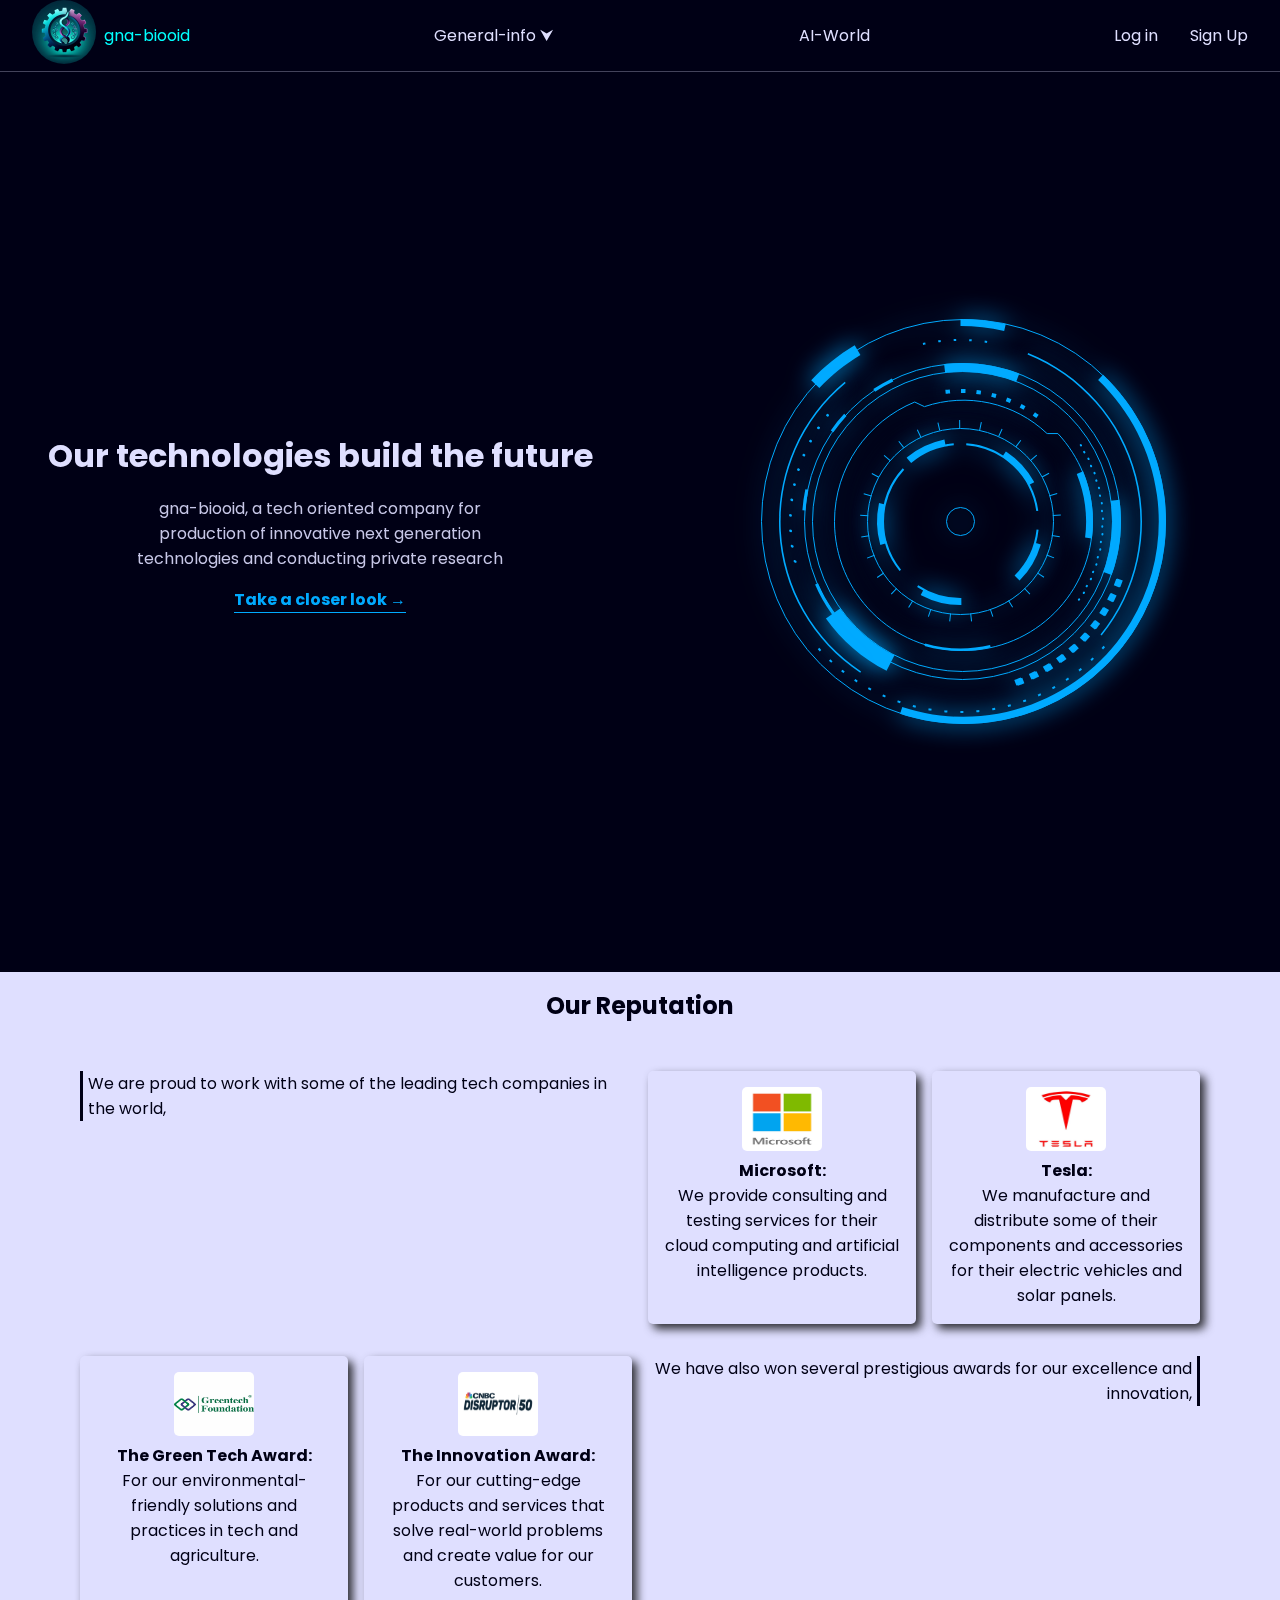
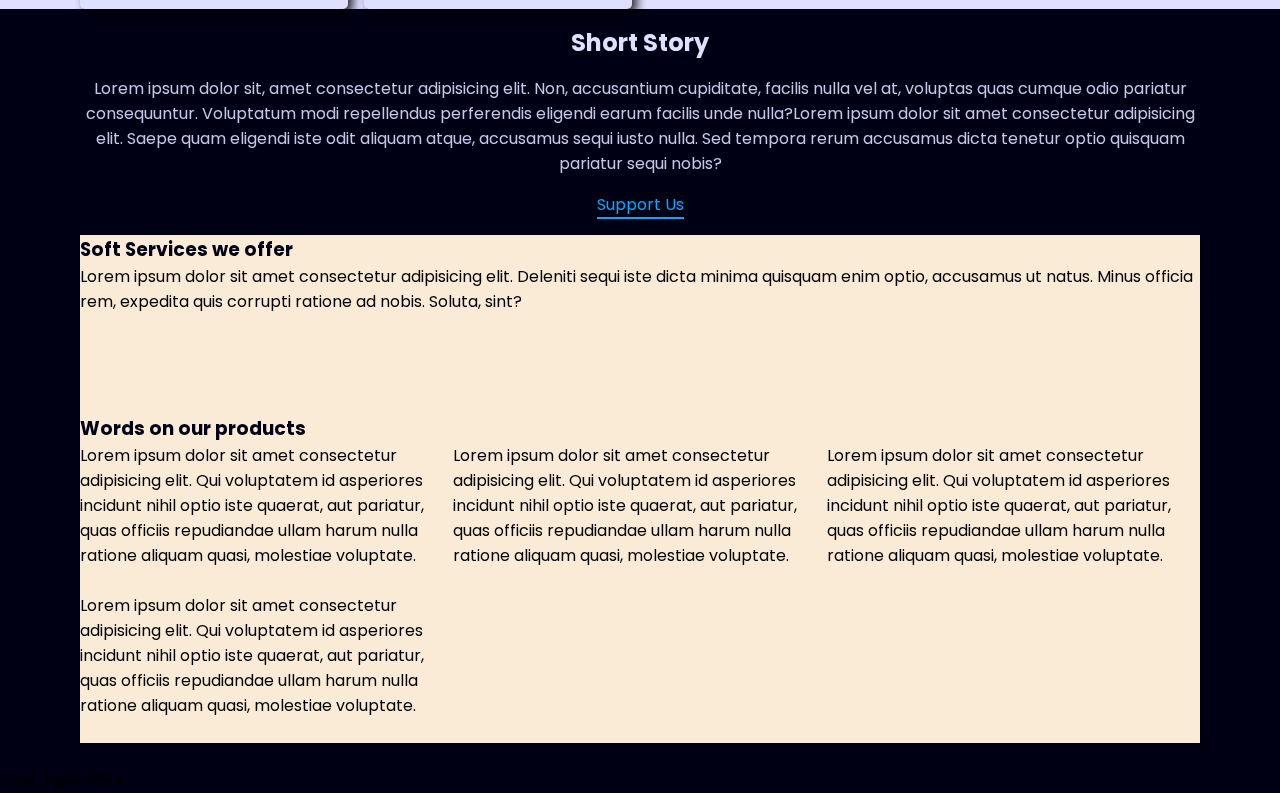
==== commit 8e6342fe: "remove unnecessary sections and add story section" ====
--- a/mainSection/index.html
+++ b/mainSection/index.html
@@ -437,363 +437,80 @@
         <section class="cards">
           <h2>Our Reputation</h2>
           <section class="cards-container1">
-            <div class="title-descriptions">
+            <div class="title-descriptions t1">
               <p>
                 We are proud to work with some of the leading tech companies in
-                the world, such as:
+                the world,
               </p>
             </div>
             <article class="companies">
-              <section>
-                <div>
-                  <img src="images/ms.png" alt="Microsoft logo" />
-                  <h4>Microsoft:</h4>
-                  <p>
-                    We provide consulting and testing services for their cloud
-                    computing and artificial intelligence products.
-                  </p>
-                </div>
-
-                <div>
-                  <img src="images/tesla.png" alt="Tesla logo" />
-                  <h4>Tesla:</h4>
-                  <p>
-                    We manufacture and distribute some of their components and
-                    accessories for their electric vehicles and solar panels.
-                  </p>
-                </div>
-              </section>
+              <div>
+                <img src="images/ms.png" alt="Microsoft logo" />
+                <h4>Microsoft:</h4>
+                <p>
+                  We provide consulting and testing services for their cloud
+                  computing and artificial intelligence products.
+                </p>
+              </div>
+
+              <div>
+                <img src="images/tesla.png" alt="Tesla logo" />
+                <h4>Tesla:</h4>
+                <p>
+                  We manufacture and distribute some of their components and
+                  accessories for their electric vehicles and solar panels.
+                </p>
+              </div>
             </article>
           </section>
 
           <section class="cards-container2">
             <article class="awards">
-              <section>
-                <div>
-                  <img src="images/green.png" alt="Green tech Award Logo" />
-                  <h4>The Green Tech Award:</h4>
-                  <p>
-                    For our environmental-friendly solutions and practices in
-                    tech and agriculture.
-                  </p>
-                </div>
-                <div>
-                  <img
-                    src="images/innovation.png"
-                    alt="Innovation Award Logo"
-                  />
-                  <h4>The Innovation Award:</h4>
-                  <p>
-                    For our cutting-edge products and services that solve
-                    real-world problems and create value for our customers.
-                  </p>
-                </div>
-              </section>
+              <div>
+                <img src="images/green.png" alt="Green tech Award Logo" />
+                <h4>The Green Tech Award:</h4>
+                <p>
+                  For our environmental-friendly solutions and practices in tech
+                  and agriculture.
+                </p>
+              </div>
+              <div>
+                <img src="images/innovation.png" alt="Innovation Award Logo" />
+                <h4>The Innovation Award:</h4>
+                <p>
+                  For our cutting-edge products and services that solve
+                  real-world problems and create value for our customers.
+                </p>
+              </div>
             </article>
-            <div class="title-descriptions">
+            <div class="title-descriptions t2">
               <p>
                 We have also won several prestigious awards for our excellence
-                and innovation, such as:
+                and innovation,
               </p>
             </div>
           </section>
         </section>
 
-        <!-- <section class="story">
-          <section class="intro-container">
-            <div class="story-image">
-              <img src="images/story.png" alt="company leaders" />
-            </div>
-            <div class="story-text-content1">
-              <h2>Short Story</h2>
-              <p>
-                Lorem ipsum dolor sit, amet consectetur adipisicing elit. Non,
-                accusantium cupiditate, facilis nulla vel at, voluptas quas
-                cumque odio pariatur consequuntur. Voluptatum modi repellendus
-                perferendis eligendi earum facilis unde nulla?Lorem ipsum dolor
-                sit amet consectetur adipisicing elit. Saepe quam eligendi iste
-                odit aliquam atque, accusamus sequi iusto nulla. Sed tempora
-                rerum accusamus dicta tenetur optio quisquam pariatur sequi
-                nobis?
-              </p>
-              <p class="read-more">Read more</p>
-            </div>
-          </section>
-          <section class="read-more-container">
+        <section class="story">
+          <div class="story-text-content">
+            <h2>Short Story</h2>
             <p>
-              Lorem ipsum dolor sit amet consectetur adipisicing elit.
-              Consectetur inventore nulla culpa tenetur neque praesentium
-              repellat ratione consequuntur quae necessitatibus pariatur maxime
-              qui laborum animi, provident alias iusto dolores amet Lorem ipsum
-              dolor sit amet consectetur adipisicing elit. Ratione aliquam sunt,
-              obcaecati hic officia doloribus et, amet, unde aperiam ut porro
-              eius? At sint odio cum delectus praesentium, aliquid dignissimos!
-              Aspernatur officia quibusdam, harum odit quae eveniet nulla
-              dignissimos blanditiis, possimus autem at ipsum necessitatibus
-              laudantium ullam sequi voluptatum recusandae commodi accusamus,
-              iure omnis asperiores. Laboriosam possimus et quia omnis
+              Lorem ipsum dolor sit, amet consectetur adipisicing elit. Non,
+              accusantium cupiditate, facilis nulla vel at, voluptas quas cumque
+              odio pariatur consequuntur. Voluptatum modi repellendus
+              perferendis eligendi earum facilis unde nulla?Lorem ipsum dolor
+              sit amet consectetur adipisicing elit. Saepe quam eligendi iste
+              odit aliquam atque, accusamus sequi iusto nulla. Sed tempora rerum
+              accusamus dicta tenetur optio quisquam pariatur sequi nobis?
             </p>
-          </section>
+            <a href="">Support Us</a>
+          </div>
         </section>
 
-        <section class="leaders">
-          <h3>Our Team</h3>
-          <section class="leaders-cards-container">
-            <article>
-              <div><img src="images/Xi-biooid.png" alt="Xi Biooid" /></div>
-              <h4>Dr. Xi Biooid, Founder</h4>
-              <p class="leaders-comments">
-                hough I remain in the shadows, the joy of seeing a customer's
-                satisfaction brightens my day.
-              </p>
-              <p class="name-title">little is known about him</p>
-            </article>
-            <article>
-              <div><img src="images/ceo.png" alt="CEO" /></div>
-              <h4>CEO</h4>
-              <p class="leaders-comments">
-                As a compass in the corporate sea, I lead towards the costomer
-                satisfaction and community advancement.
-              </p>
-              <p class="name-title">Dr. Rutikanga Edward</p>
-            </article>
-            <article>
-              <div><img src="images/secret.jpg" alt="Secretary" /></div>
-              <h4>Secretary</h4>
-              <p class="leaders-comments">
-                Behind every successful endeavor, there's the meticulous touch
-                of Mrs. Julian Cristal.
-              </p>
-              <p class="name-title">Mrs. Julian Cristal</p>
-            </article>
-            <article>
-              <div><img src="images/CTO.png" alt="CTO" /></div>
-              <h4>CTOs & Engineers</h4>
-              <h4></h4>
-              <p class="leaders-comments">
-                Crafting the future, our CTOs & Engineers forge innovation with
-                every line of code and circuit design.
-              </p>
-              <ul>
-                <li>Aiden South</li>
-                <li>Varvara Yelizaveta</li>
-                <li>Maniragaba Descart</li>
-              </ul>
-            </article>
-          </section>
-        </section>
-
-        <section class="products">
-          <h2>Our main products</h2>
-
-          <section class="main-products">
-            <h3>Hard wares and Electronics</h3>
-            <section class="hard-parts">
-              <article>
-                <section class="product-image-container">
-                  <img src="images/gloves.jpg" alt="" />
-                  <div class="ratings">
-                    <i class="fa-solid fa-star"></i>
-                    <i class="fa-solid fa-star"></i>
-                    <i class="fa-solid fa-star"></i>
-                    <i class="fa-solid fa-star-half-stroke"></i>
-                    <i class="fa-regular fa-star"></i>
-                  </div>
-                </section>
-                <section>
-                  <h4>Biooid exoskeleton gloves</h4>
-                  <ul>
-                    <li>Safatey tift heavy loads</li>
-                    <li>Prevent enjuries</li>
-                    <li>Muscle relaxation</li>
-                  </ul>
-                  <section class="price-container">
-                    <button class="add">+</button>
-                    <button class="remove">-</button>
-                    <button class="buy-btn">Buy</button>
-                    <span>1</span>
-                    <span>125$</span>
-                    <span class="offer-span">200$</span>
-                  </section>
-                </section>
-              </article>
-
-              <article>
-                <section class="product-image-container">
-                  <img src="images/mosquito.jpg" alt="" />
-                  <div class="ratings">
-                    <i class="fa-solid fa-star"></i>
-                    <i class="fa-solid fa-star"></i>
-                    <i class="fa-solid fa-star"></i>
-                    <i class="fa-solid fa-star-half-stroke"></i>
-                    <i class="fa-regular fa-star"></i>
-                  </div>
-                </section>
-                <section>
-                  <h4>Nano biooid mosquito</h4>
-                  <ul>
-                    <li>Security spy camera</li>
-                    <li>Flexible for small area</li>
-                    <li>Remote controll and to use</li>
-                  </ul>
-                  <section class="price-container">
-                    <span>20</span>
-                    <button class="add">+</button>
-                    <button class="remove">-</button>
-                    <button class="buy-btn">Buy</button>
-                    <span>200$</span>
-                  </section>
-                </section>
-              </article>
-
-              <article>
-                <section class="product-image-container">
-                  <img src="images/toy-robot.jpg" alt="" />
-                  <div class="ratings">
-                    <i class="fa-solid fa-star"></i>
-                    <i class="fa-solid fa-star"></i>
-                    <i class="fa-solid fa-star"></i>
-                    <i class="fa-solid fa-star-half-stroke"></i>
-                    <i class="fa-regular fa-star"></i>
-                  </div>
-                </section>
-                <section>
-                  <h4>Spider biooid toy</h4>
-                  <ul>
-                    <li>Remot cotroled</li>
-                    <li>AI and can learn</li>
-                    <li>Sound and helpfull companion</li>
-                  </ul>
-                  <section class="price-container">
-                    <span>2</span>
-                    <button class="add">+</button>
-                    <button class="remove">-</button>
-                    <button class="buy-btn">Buy</button>
-                    <span>130$</span>
-                    <span class="offer-span">200$</span>
-                  </section>
-                </section>
-              </article>
-
-              <article>
-                <section class="product-image-container">
-                  <img src="images/toy-robot.jpg" alt="" />
-                  <div class="ratings">
-                    <i class="fa-solid fa-star"></i>
-                    <i class="fa-solid fa-star"></i>
-                    <i class="fa-solid fa-star"></i>
-                    <i class="fa-solid fa-star-half-stroke"></i>
-                    <i class="fa-regular fa-star"></i>
-                  </div>
-                </section>
-                <section>
-                  <h4>Spider biooid toy</h4>
-                  <ul>
-                    <li>Remot cotroled</li>
-                    <li>AI and can learn</li>
-                    <li>Sound and helpfull companion</li>
-                  </ul>
-                  <section class="price-container">
-                    <span>20</span>
-                    <button class="add">+</button>
-                    <button class="remove">-</button>
-                    <button class="buy-btn">Buy</button>
-                    <span>200$</span>
-                  </section>
-                </section>
-              </article>
-            </section>
-          </section>
-
-          <section class="main-products">
-            <h3>Biological products</h3>
-            <section class="hard-parts">
-              <article>
-                <section class="product-image-container">
-                  <img src="images/solar-garden.jpg" alt="Solar powered farm" />
-                  <div class="ratings">
-                    <i class="fa-solid fa-star"></i>
-                    <i class="fa-solid fa-star"></i>
-                    <i class="fa-solid fa-star"></i>
-                    <i class="fa-solid fa-star-half-stroke"></i>
-                    <i class="fa-regular fa-star"></i>
-                  </div>
-                </section>
-                <section>
-                  <h4>Spider biooid toy</h4>
-                  <ul>
-                    <li>Remot cotroled</li>
-                    <li>AI and can learn</li>
-                    <li>Sound and helpfull companion</li>
-                  </ul>
-                  <section class="price-container">
-                    <span>20</span>
-                    <button class="add">+</button>
-                    <button class="remove">-</button>
-                    <button class="buy-btn">Buy</button>
-                    <span>200$</span>
-                  </section>
-                </section>
-              </article>
-              <article>
-                <section class="product-image-container">
-                  <img src="images/in-house-farm.jpg" alt="In house farm" />
-                  <div class="ratings">
-                    <i class="fa-solid fa-star"></i>
-                    <i class="fa-solid fa-star"></i>
-                    <i class="fa-solid fa-star"></i>
-                    <i class="fa-solid fa-star-half-stroke"></i>
-                    <i class="fa-regular fa-star"></i>
-                  </div>
-                </section>
-                <section>
-                  <h4>Spider biooid toy</h4>
-                  <ul>
-                    <li>Remot cotroled</li>
-                    <li>AI and can learn</li>
-                    <li>Sound and helpfull companion</li>
-                  </ul>
-                  <section class="price-container">
-                    <span>20</span>
-                    <button class="add">+</button>
-                    <button class="remove">-</button>
-                    <button class="buy-btn">Buy</button>
-                    <span>200$</span>
-                  </section>
-                </section>
-              </article>
-              <article>
-                <section class="product-image-container">
-                  <img src="images/biolume.jpg" alt="Bio luminous flower" />
-                  <div class="ratings">
-                    <i class="fa-solid fa-star"></i>
-                    <i class="fa-solid fa-star"></i>
-                    <i class="fa-solid fa-star"></i>
-                    <i class="fa-solid fa-star-half-stroke"></i>
-                    <i class="fa-regular fa-star"></i>
-                  </div>
-                </section>
-                <section>
-                  <h4>Spider biooid toy</h4>
-                  <ul>
-                    <li>Remot cotroled</li>
-                    <li>AI and can learn</li>
-                    <li>Sound and helpfull companion</li>
-                  </ul>
-                  <section class="price-container">
-                    <span>20</span>
-                    <button class="add">+</button>
-                    <button class="remove">-</button>
-                    <button class="buy-btn">Buy</button>
-                    <span>200$</span>
-                  </section>
-                </section>
-              </article>
-            </section>
-          </section>
-
+        <section class="services-section">
           <section class="soft-services">
-            <h3>Soft servces we offer</h3>
+            <h3>Soft Services we offer</h3>
             <p>
               Lorem ipsum dolor sit amet consectetur adipisicing elit. Deleniti
               sequi iste dicta minima quisquam enim optio, accusamus ut natus.
@@ -881,43 +598,6 @@
             </section>
           </section>
         </section>
-
-        <section class="visit-container">
-          <h2>Explore arround</h2>
-          <section class="visit-content">
-            <section class="visit-area-content">
-              <h3>Areal view from our drone product</h3>
-              <p>
-                Lorem, ipsum dolor sit amet consectetur adipisicing elit.
-                Consequuntur rerum modi quas non minus, corrupti, beatae ipsum
-                placeat repudiandae ut eligendi. Doloremque, aliquid. Eveniet
-                ullam assumenda consequuntur tempore numquam alias?
-              </p>
-              <div>
-                <img class="compony-img" src="" alt="" />
-              </div>
-            </section>
-
-            <section class="visit-area-title">
-              <h4>
-                <span>1</span> Areal view of the buildings of our community
-              </h4>
-              <h4>
-                <span>1</span> Areal view of the buildings of our community
-              </h4>
-              <h4>
-                <span>1</span> Areal view of the buildings of our community
-              </h4>
-              <h4>
-                <span>1</span> Areal view of the buildings of our community
-              </h4>
-              <h4>
-                <span>1</span> Areal view of the buildings of our community
-              </h4>
-            </section>
-          </section>
-        
-        </section> -->
       </section>
     </main>
 
--- a/mainSection/styles.css
+++ b/mainSection/styles.css
@@ -10,6 +10,7 @@
   --background-color: #000015;
 
   --anti-background-color: #dfdfff;
+  --trans-anti-background-color: rgb(223, 223, 255, 0.3);
   --title-color: #dfdfff;
   --first-color: #dfdfff;
 
@@ -44,17 +45,21 @@
 }
 
 /* =========================about */
+
 /* .about-section {
 
 } */
 .cards {
-  background-color: var(--first-color);
-  /* background-color: #00aaff; */
+  background-color: var(--anti-background-color);
   padding: 0 5rem;
+  display: flex;
+  flex-direction: column;
+  gap: 2rem;
 }
 .cards > h2 {
   text-align: center;
   padding: 1rem 0;
+  color: var(--background-color);
 }
 .cards-container1,
 .cards-container2 {
@@ -64,204 +69,103 @@
   gap: 1rem;
   position: relative;
 }
-.companies > p,
-.awards > p {
-  border-left: 3px solid var(--fifth-color);
+.t1 > p {
+  border-left: 3px solid var(--background-color);
   padding: 0 5px;
   margin-bottom: 10px;
-}
-.companies > section,
-.awards > section {
-  /* background-color: aquamarine; */
-  grid-template-columns: 1fr 1fr;
+  color: var(--background-color);
+}
+.t2 > p {
+  border-right: 3px solid var(--background-color);
+  padding: 0 5px;
+  margin-bottom: 10px;
+  color: var(--background-color);
+  text-align: end;
+}
+.companies,
+.awards {
+  /* background-color: #00aaff; */
+  grid-template-columns: repeat(auto-fit, minmax(200px, 1fr));
   display: grid;
   gap: 1rem;
 }
-.companies > section > div,
-.awards > section > div {
-  /* background-color: black; */
-
+.companies > div,
+.awards > div {
+  background-color: var(--anti-background-color);
   padding: 1rem;
   text-align: center;
   border-radius: 5px;
-  color: var(--first-color);
   box-shadow: 5px 5px 10px 0px rgba(0, 0, 0, 0.8);
 }
-.companies > section > div > img,
-.awards > section > div > img {
+.companies > div > img,
+.awards > div > img {
   width: 5rem;
   height: 4rem;
   border-radius: 5px;
 }
-.companies > section > div > p,
-.awards > section > div > p {
-  color: var(--second-color);
+.companies > div > p,
+.awards > div > p {
+  color: var(--background-color);
+}
+.companies > div > h4,
+.awards > div > h4 {
+  color: var(--background-color);
+}
+@media (max-width: 800px) {
+  .cards-container1,
+  .cards-container2 {
+    display: flex;
+    flex-direction: column;
+  }
 }
 /* =========================story */
+
 .story {
+  /* background-color: aquamarine; */
   height: auto;
   padding: 0 5rem;
-  width: 82%;
+  margin-top: 1rem;
+}
+.story-text-content {
+  display: flex;
+  flex-direction: column;
+  gap: 1rem;
+}
+.story-text-content > h2 {
+  color: var(--anti-background-color);
+  text-align: center;
+}
+.story-text-content > p {
+  color: var(--text-color);
+  text-align: center;
+}
+.story-text-content > a {
+  position: relative;
+  color: var(--focus-color);
+  text-decoration: none;
+  display: block;
+  width: -moz-fit-content;
+  width: fit-content;
   margin: auto;
-  color: var(--second-color);
-}
-.intro-container {
-  /* background-color: rgb(255, 145, 0); */
-  display: flex;
-  gap: 10px;
-  margin-top: 10px;
-}
-.story-image {
-  width: 30%;
-  height: 250px;
-}
-.story-image > img {
-  width: 100%;
-  height: 100%;
-  border-radius: 10px;
-}
-.story-text-content1 {
-  width: 70%;
-  /* background-color: aqua; */
-  display: flex;
-  flex-direction: column;
-  justify-content: center;
-}
-.story-text-content1 > h2 {
-  color: var(--first-color);
-}
-.read-more {
-  color: var(--fourth-color);
-  border-bottom: 1px solid var(--fourth-color);
-  /* width: fit-content; */
-}
-.read-more-container {
-  display: none;
-}
-/* ===================leaders */
-.leaders {
-  width: 80%;
-  margin: auto;
-  border-top: 1px solid var(--fourth-color);
-  margin-top: 2rem;
-}
-.leaders > h3 {
-  color: var(--first-color);
-  padding: 1rem;
-}
-.leaders-cards-container {
-  display: grid;
-  grid-template-columns: repeat(auto-fit, minmax(200px, 1fr));
-  grid-template-rows: max-content;
-  gap: 1rem;
-}
-.leaders-cards-container > article {
-  border-radius: 10px;
-  padding: 1rem;
-  height: auto;
-}
-.leaders-cards-container > article > div {
-  width: 100%;
-}
-
-.leaders-cards-container > article > div > img {
-  width: 100%;
-  height: 14rem;
-  border-radius: 10px;
-}
-.leaders-cards-container > article > h4 {
-  color: var(--fourth-color);
-}
-.leaders-comments {
-  color: var(--first-color);
-}
-.name-title,
-.leaders-cards-container > article > ul > li {
-  color: var(--fourth-color);
-}
-.leaders-cards-container > article > ul {
-  list-style: none;
-}
-/* =================products */
-.products {
-  background-color: var(--first-color);
-}
-.products > h2 {
-  padding: 1rem;
-  text-align: center;
-  color: var(--background-color);
-}
-.main-products {
-  width: 90%;
-  margin: auto;
-  color: var(--background-color);
-}
-.main-products > h3 {
-  padding: 1rem 0;
-  color: var(--background-color);
-}
-.hard-parts {
-  display: grid;
-  grid-template-columns: repeat(auto-fit, minmax(300px, 1fr));
-  gap: 1rem;
-}
-.hard-parts > article {
-  display: flex;
-  gap: 10px;
-  box-shadow: 5px 5px 10px 0px rgba(0, 0, 0, 0.8);
-  border-radius: 10px;
-}
-.hard-parts > article > section > ul {
-  list-style: none;
-  color: var(--third-color);
-}
-.hard-parts > article > section {
-  color: var(--background-color);
-}
-.product-image-container {
-  width: 30%;
-}
-.product-image-container > img {
-  width: 100%;
-  height: 7rem;
-}
-.price-container {
-  margin: 0.5rem 0;
-  display: flex;
-  gap: 0.5rem;
-  /* box-shadow: 2px 3px 10px 0px rgba(0, 0, 0, 0.8);  */
-  padding: 0.5rem 0;
-  align-items: center;
-}
-.add,
-.remove {
-  text-align: center;
-  font-size: 1rem;
-  width: 2rem;
-  border-radius: 5px;
-  color: var(--background-color);
-}
-.buy-btn {
-  text-align: center;
-  font-size: 1rem;
-  width: 3rem;
-  border-radius: 5px;
-  background-color: var(--fourth-color);
-  color: var(--background-color);
-}
-.offer-span {
-  color: red;
-  text-decoration: line-through;
-}
+  border-bottom: 2px solid var(--focus-color);
+  transition: all 1s;
+}
+.story-text-content > a:hover {
+  border-bottom: 2px solid var(--anti-background-color);
+}
+
 /* ===============services and review */
+.services-section {
+  padding: 0 5rem;
+  margin-top: 1rem;
+}
 .soft-services,
 .review-container {
-  width: 90%;
   margin: auto;
+  background-color: antiquewhite;
 }
 .soft-services > h3,
 .review-container > h3 {
-  padding: 1rem 0;
   color: var(--background-color);
 }
 .soft-services > .review-container > p {
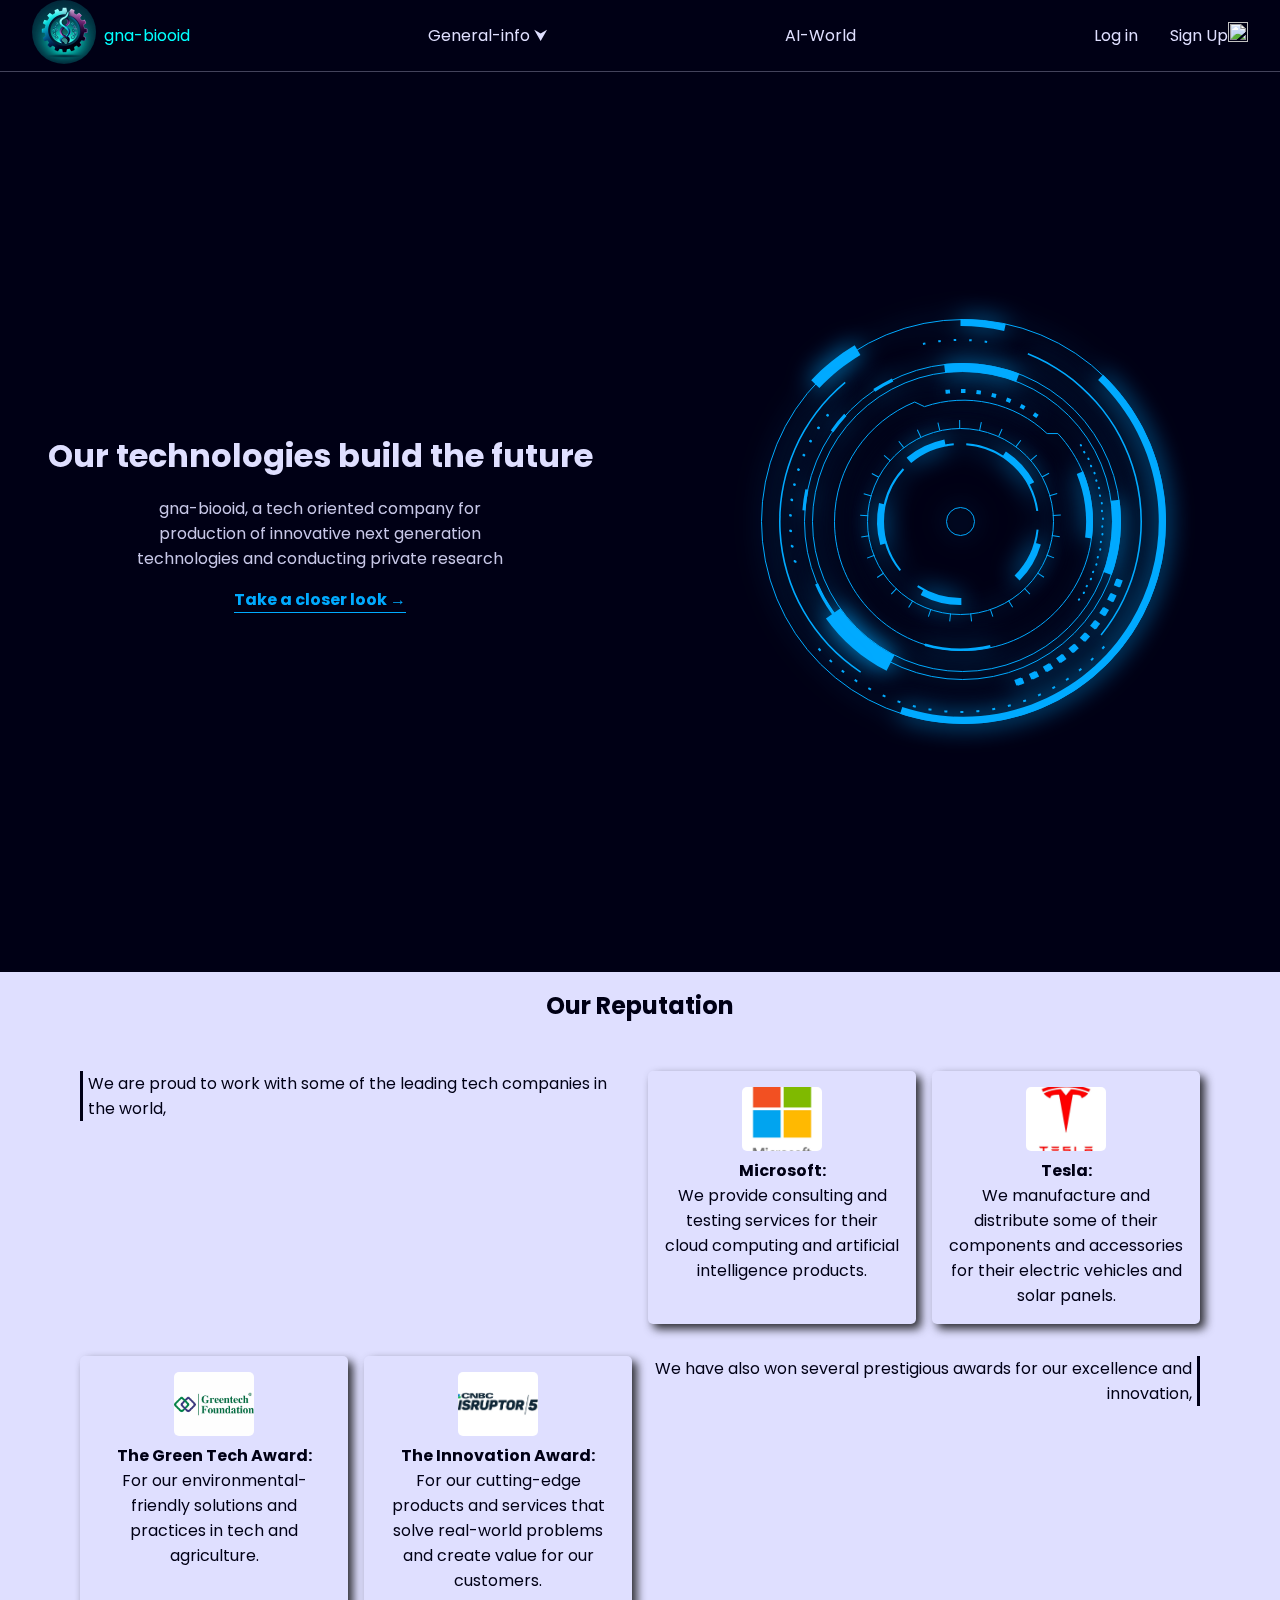
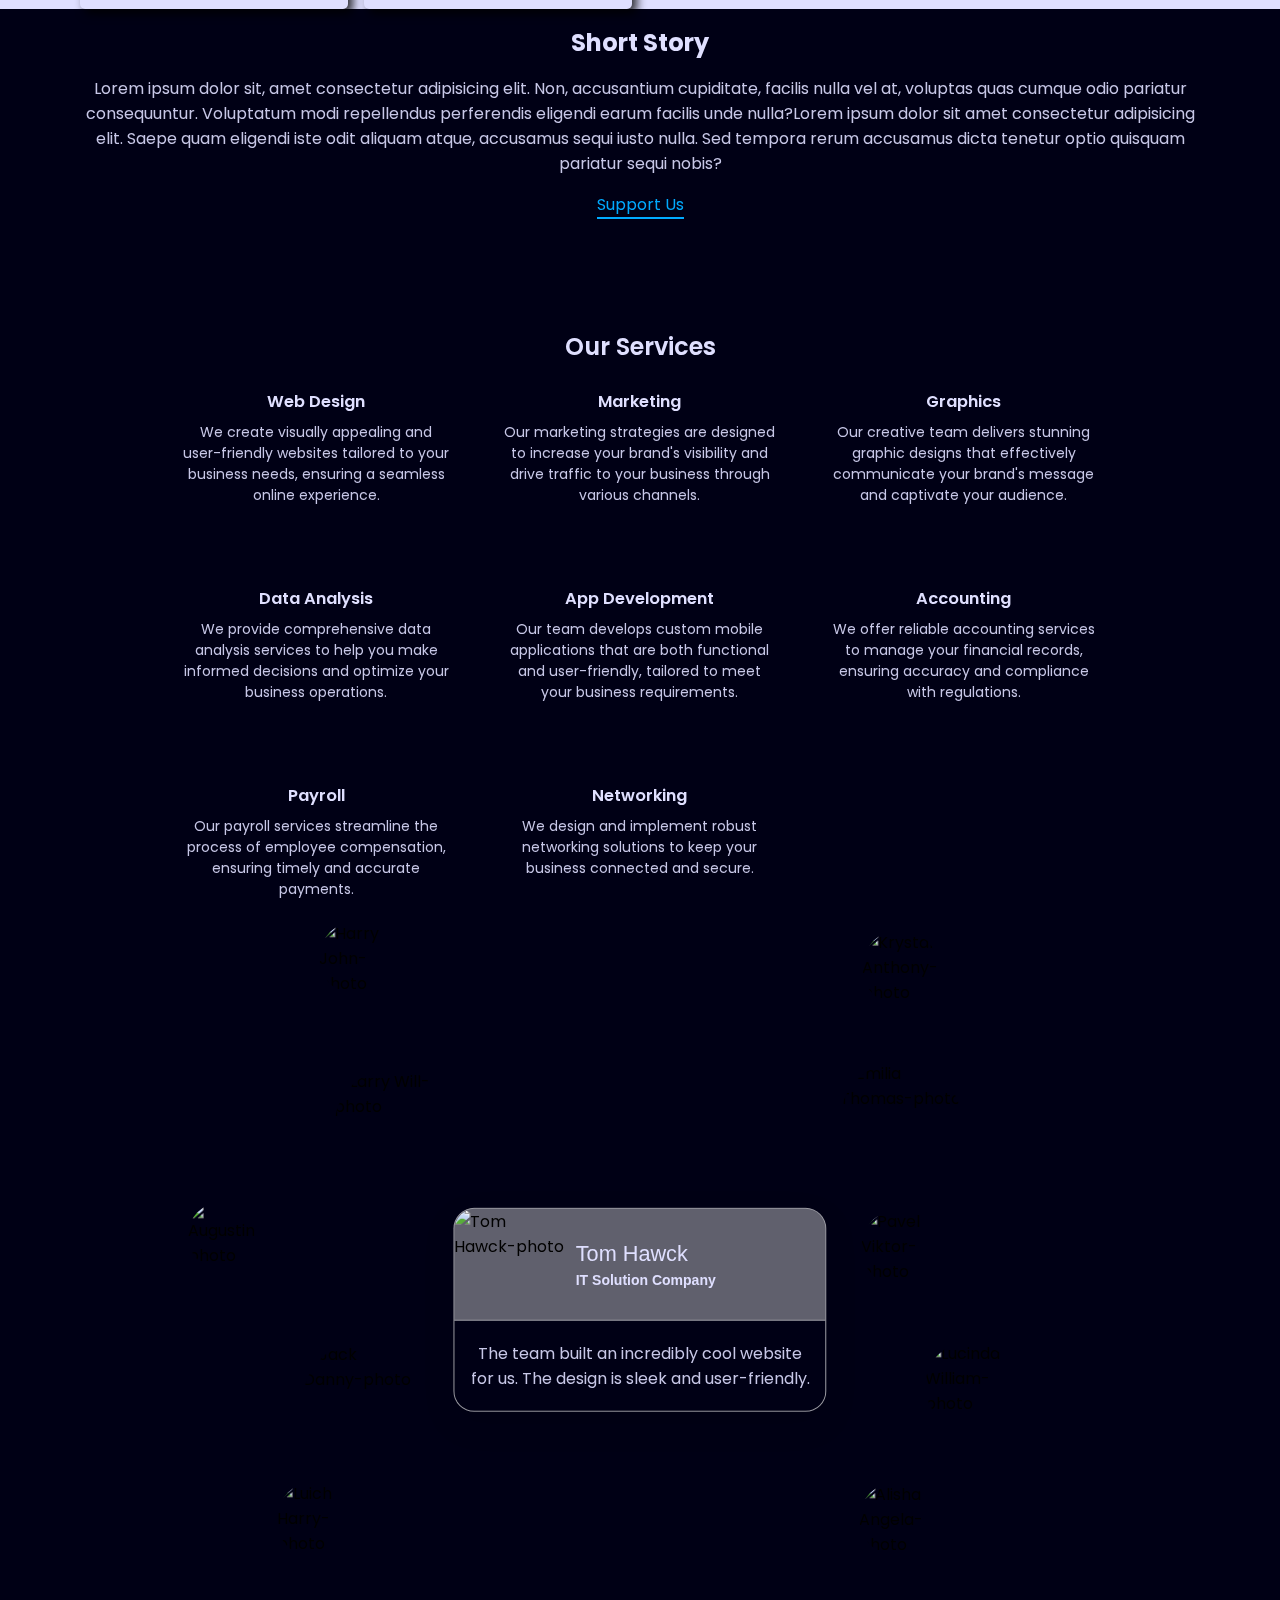
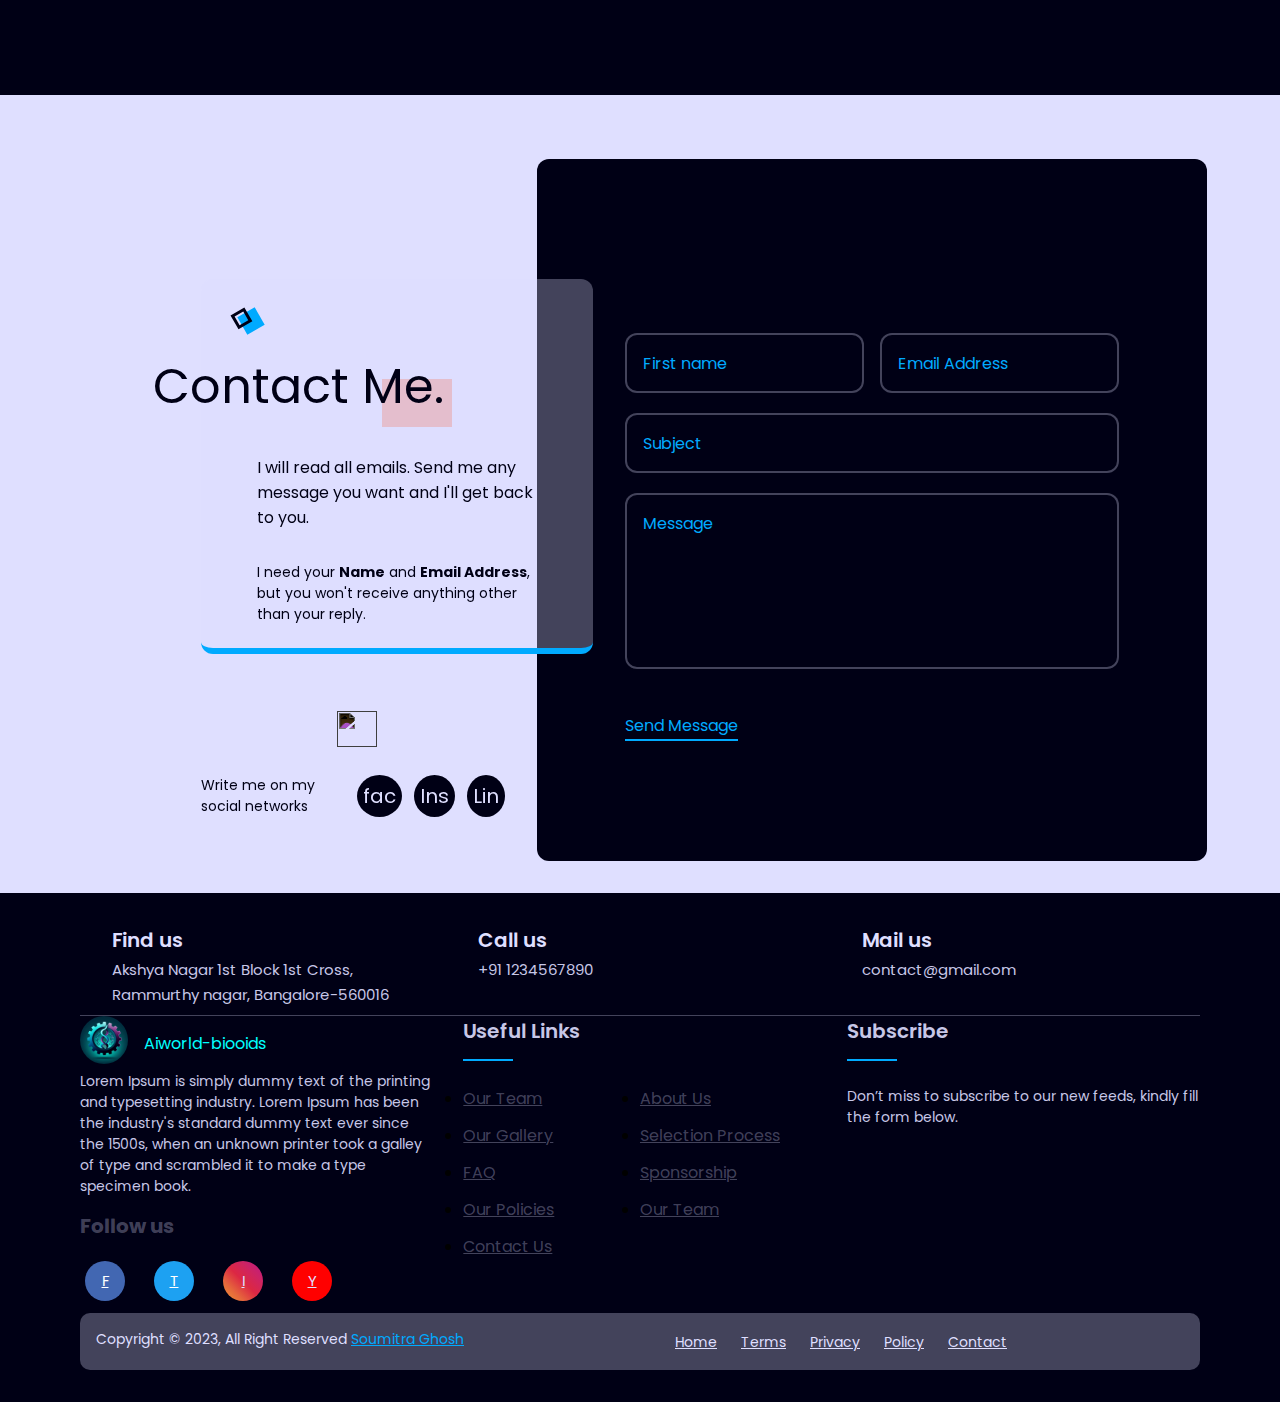
==== commit 2e86a1a9: "add service, testimonials, footer, form files and ai section files" ====
--- a/mainSection/index.html
+++ b/mainSection/index.html
@@ -9,6 +9,8 @@
     <link rel="stylesheet" href="./css/navBar.css" />
     <link rel="stylesheet" href="./css/secondNav.css" />
     <link rel="stylesheet" href="./css/heroSection.css" />
+    <link rel="stylesheet" href="./css/services.css" />
+    <link rel="stylesheet" href="./css/contact.css" />
 
     <link rel="preconnect" href="https://fonts.googleapis.com" />
     <link rel="preconnect" href="https://fonts.gstatic.com" crossorigin />
@@ -16,11 +18,22 @@
       href="https://fonts.googleapis.com/css2?family=Poppins:ital,wght@0,100;0,200;0,300;0,400;0,500;0,600;0,700;0,800;0,900;1,100;1,200;1,300;1,400;1,500;1,600;1,700;1,800;1,900&display=swap"
       rel="stylesheet"
     />
-
     <script
       src="https://kit.fontawesome.com/4a84b69586.js"
       crossorigin="anonymous"
     ></script>
+
+    <script
+      type="text/javascript"
+      src="https://cdn.jsdelivr.net/npm/@emailjs/browser@4/dist/email.min.js"
+    ></script>
+    <script type="text/javascript">
+      (function () {
+        emailjs.init({
+          publicKey: "9g6BLN4821AR6_IYg",
+        });
+      })();
+    </script>
   </head>
 
   <body>
@@ -46,7 +59,7 @@
       </nav>
       <nav>
         <ul>
-          <li><a href="./aiSection/ai.html">AI-World</a></li>
+          <li><a href="../aiSection/ai.html">AI-World</a></li>
         </ul>
       </nav>
 
@@ -510,110 +523,695 @@
 
         <section class="services-section">
           <section class="soft-services">
-            <h3>Soft Services we offer</h3>
-            <p>
-              Lorem ipsum dolor sit amet consectetur adipisicing elit. Deleniti
-              sequi iste dicta minima quisquam enim optio, accusamus ut natus.
-              Minus officia rem, expedita quis corrupti ratione ad nobis.
-              Soluta, sint?
-            </p>
-            <section class="services-container">
-              <article>
-                <div><img src="" alt="" /></div>
-                <p></p>
-              </article>
-
-              <article>
-                <div><img src="" alt="" /></div>
-                <p></p>
-              </article>
-
-              <article>
-                <div><img src="" alt="" /></div>
-                <p></p>
-              </article>
-              <article>
-                <div><img src="" alt="" /></div>
-                <p></p>
-              </article>
-            </section>
+            <div class="services-container">
+              <h2>Our Services</h2>
+              <div class="row">
+                <div class="service">
+                  <i class="fas fa-laptop-code"></i>
+                  <h3>Web Design</h3>
+                  <p>
+                    We create visually appealing and user-friendly websites
+                    tailored to your business needs, ensuring a seamless online
+                    experience.
+                  </p>
+                </div>
+                <div class="service">
+                  <i class="fas fa-chart-line"></i>
+                  <h3>Marketing</h3>
+                  <p>
+                    Our marketing strategies are designed to increase your
+                    brand's visibility and drive traffic to your business
+                    through various channels.
+                  </p>
+                </div>
+                <div class="service">
+                  <i class="fab fa-sketch"></i>
+                  <h3>Graphics</h3>
+                  <p>
+                    Our creative team delivers stunning graphic designs that
+                    effectively communicate your brand's message and captivate
+                    your audience.
+                  </p>
+                </div>
+                <div class="service">
+                  <i class="fas fa-database"></i>
+                  <h3>Data Analysis</h3>
+                  <p>
+                    We provide comprehensive data analysis services to help you
+                    make informed decisions and optimize your business
+                    operations.
+                  </p>
+                </div>
+                <div class="service">
+                  <i class="fas fa-mobile-alt"></i>
+                  <h3>App Development</h3>
+                  <p>
+                    Our team develops custom mobile applications that are both
+                    functional and user-friendly, tailored to meet your business
+                    requirements.
+                  </p>
+                </div>
+                <div class="service">
+                  <i class="fas fa-file-invoice"></i>
+                  <h3>Accounting</h3>
+                  <p>
+                    We offer reliable accounting services to manage your
+                    financial records, ensuring accuracy and compliance with
+                    regulations.
+                  </p>
+                </div>
+                <div class="service">
+                  <i class="fas fa-money-check-alt"></i>
+                  <h3>Payroll</h3>
+                  <p>
+                    Our payroll services streamline the process of employee
+                    compensation, ensuring timely and accurate payments.
+                  </p>
+                </div>
+                <div class="service">
+                  <i class="fas fa-network-wired"></i>
+                  <h3>Networking</h3>
+                  <p>
+                    We design and implement robust networking solutions to keep
+                    your business connected and secure.
+                  </p>
+                </div>
+              </div>
+            </div>
           </section>
 
           <section class="review-container">
-            <h3>Words on our products</h3>
-            <section class="review-cards">
-              <article>
-                <p>
-                  Lorem ipsum dolor sit amet consectetur adipisicing elit. Qui
-                  voluptatem id asperiores incidunt nihil optio iste quaerat,
-                  aut pariatur, quas officiis repudiandae ullam harum nulla
-                  ratione aliquam quasi, molestiae voluptate.
-                </p>
-                <section>
-                  <div><img src="" alt="" /></div>
-                  <p></p>
-                  <span></span>
-                </section>
-              </article>
-
-              <article>
-                <p>
-                  Lorem ipsum dolor sit amet consectetur adipisicing elit. Qui
-                  voluptatem id asperiores incidunt nihil optio iste quaerat,
-                  aut pariatur, quas officiis repudiandae ullam harum nulla
-                  ratione aliquam quasi, molestiae voluptate.
-                </p>
-                <section>
-                  <div><img src="" alt="" /></div>
-                  <p></p>
-                  <span></span>
-                </section>
-              </article>
-              <article>
-                <p>
-                  Lorem ipsum dolor sit amet consectetur adipisicing elit. Qui
-                  voluptatem id asperiores incidunt nihil optio iste quaerat,
-                  aut pariatur, quas officiis repudiandae ullam harum nulla
-                  ratione aliquam quasi, molestiae voluptate.
-                </p>
-                <section>
-                  <div><img src="" alt="" /></div>
-                  <p></p>
-                  <span></span>
-                </section>
-              </article>
-              <article>
-                <p>
-                  Lorem ipsum dolor sit amet consectetur adipisicing elit. Qui
-                  voluptatem id asperiores incidunt nihil optio iste quaerat,
-                  aut pariatur, quas officiis repudiandae ullam harum nulla
-                  ratione aliquam quasi, molestiae voluptate.
-                </p>
-                <section>
-                  <div><img src="" alt="" /></div>
-                  <p></p>
-                  <span></span>
-                </section>
-              </article>
-            </section>
+            <div class="bg"></div>
+            <div class="wrapper" id="wrapper">
+              <div class="quote-row">
+                <div class="quote-column col-active show">
+                  <div class="col-inner">
+                    <div class="author-meta">
+                      <div class="box-image-inner image-cover">
+                        <img
+                          src="https://images.unsplash.com/photo-1514222709107-a180c68d72b4?ixlib=rb-4.0.3&ixid=MnwxMjA3fDB8MHxzZWFyY2h8MTQzfHxwZW9wbGV8ZW58MHx8MHx8&auto=format&fit=crop&w=500&q=60"
+                          alt="Tom Hawck-photo"
+                        />
+                      </div>
+                      <div class="author-info">
+                        <div class="author-name">
+                          <p class="person-name">Tom Hawck</p>
+                        </div>
+                        <div class="author-status">
+                          <p class="person-title">IT Solution Company</p>
+                        </div>
+                      </div>
+                    </div>
+                    <div class="quote-wrapper">
+                      <div class="quote-symbol">❛</div>
+                      <div class="box-text-inner">
+                        <p>
+                          The team built an incredibly cool website for us. The
+                          design is sleek and user-friendly.
+                        </p>
+                      </div>
+                      <div class="quote-symbol">❜</div>
+                    </div>
+                  </div>
+                </div>
+                <div class="quote-column">
+                  <div class="col-inner">
+                    <div class="author-meta">
+                      <div class="box-image-inner image-cover">
+                        <img
+                          src="https://images.unsplash.com/photo-1524504388940-b1c1722653e1?ixlib=rb-4.0.3&ixid=MnwxMjA3fDB8MHxwaG90by1wYWdlfHx8fGVufDB8fHx8&auto=format&fit=crop&w=687&q=80"
+                          alt="Harry John-photo"
+                        />
+                      </div>
+                      <div class="author-info">
+                        <div class="author-name">
+                          <p class="person-name">Harry John</p>
+                        </div>
+                        <div class="author-status">
+                          <p class="person-title">IT Solution Company</p>
+                        </div>
+                      </div>
+                    </div>
+                    <div class="quote-wrapper">
+                      <div class="quote-symbol">❛</div>
+                      <div class="box-text-inner">
+                        <p>
+                          They greatly improved our SEO, driving more traffic
+                          and increasing our visibility online.
+                        </p>
+                      </div>
+                      <div class="quote-symbol">❜</div>
+                    </div>
+                  </div>
+                </div>
+                <div class="quote-column">
+                  <div class="col-inner">
+                    <div class="author-meta">
+                      <div class="box-image-inner image-cover">
+                        <img
+                          src="https://images.unsplash.com/photo-1488426862026-3ee34a7d66df?ixlib=rb-4.0.3&ixid=MnwxMjA3fDB8MHxwaG90by1wYWdlfHx8fGVufDB8fHx8&auto=format&fit=crop&w=687&q=80"
+                          alt="Larry Will-photo"
+                        />
+                      </div>
+                      <div class="author-info">
+                        <div class="author-name">
+                          <p class="person-name">Larry Will</p>
+                        </div>
+                        <div class="author-status">
+                          <p class="person-title">IT Solution Company</p>
+                        </div>
+                      </div>
+                    </div>
+                    <div class="quote-wrapper">
+                      <div class="quote-symbol">❛</div>
+                      <div class="box-text-inner">
+                        <p>
+                          We were impressed with their fast backend web
+                          services, which boosted our site's performance.
+                        </p>
+                      </div>
+                      <div class="quote-symbol">❜</div>
+                    </div>
+                  </div>
+                </div>
+                <div class="quote-column">
+                  <div class="col-inner">
+                    <div class="author-meta">
+                      <div class="box-image-inner image-cover">
+                        <img
+                          src="https://images.unsplash.com/photo-1463453091185-61582044d556?ixlib=rb-4.0.3&ixid=MnwxMjA3fDB8MHxwaG90by1wYWdlfHx8fGVufDB8fHx8&auto=format&fit=crop&w=1170&q=80"
+                          alt="Augustine-photo"
+                        />
+                      </div>
+                      <div class="author-info">
+                        <div class="author-name">
+                          <p class="person-name">Augustine</p>
+                        </div>
+                        <div class="author-status">
+                          <p class="person-title">IT Solution Company</p>
+                        </div>
+                      </div>
+                    </div>
+                    <div class="quote-wrapper">
+                      <div class="quote-symbol">❛</div>
+                      <div class="box-text-inner">
+                        <p>
+                          Their innovative solutions and dedication to quality
+                          have made a significant impact on our business.
+                        </p>
+                      </div>
+                      <div class="quote-symbol">❜</div>
+                    </div>
+                  </div>
+                </div>
+                <div class="quote-column">
+                  <div class="col-inner">
+                    <div class="author-meta">
+                      <div class="box-image-inner image-cover">
+                        <img
+                          src="https://images.unsplash.com/photo-1580489944761-15a19d654956?ixlib=rb-4.0.3&ixid=MnwxMjA3fDB8MHxzZWFyY2h8NDZ8fHBlb3BsZXxlbnwwfHwwfHw%3D&auto=format&fit=crop&w=500&q=60"
+                          alt="Jack Danny-photo"
+                        />
+                      </div>
+                      <div class="author-info">
+                        <div class="author-name">
+                          <p class="person-name">Jack Danny</p>
+                        </div>
+                        <div class="author-status">
+                          <p class="person-title">IT Solution Company</p>
+                        </div>
+                      </div>
+                    </div>
+                    <div class="quote-wrapper">
+                      <div class="quote-symbol">❛</div>
+                      <div class="box-text-inner">
+                        <p>
+                          The team provided exceptional support and
+                          customization options for our website needs.
+                        </p>
+                      </div>
+                      <div class="quote-symbol">❜</div>
+                    </div>
+                  </div>
+                </div>
+                <div class="quote-column">
+                  <div class="col-inner">
+                    <div class="author-meta">
+                      <div class="box-image-inner image-cover">
+                        <img
+                          src="https://images.unsplash.com/photo-1504439904031-93ded9f93e4e?ixlib=rb-4.0.3&ixid=MnwxMjA3fDB8MHxwaG90by1wYWdlfHx8fGVufDB8fHx8&auto=format&fit=crop&w=500&q=60"
+                          alt="Luich Harry-photo"
+                        />
+                      </div>
+                      <div class="author-info">
+                        <div class="author-name">
+                          <p class="person-name">Luich Harry</p>
+                        </div>
+                        <div class="author-status">
+                          <p class="person-title">IT Solution Company</p>
+                        </div>
+                      </div>
+                    </div>
+                    <div class="quote-wrapper">
+                      <div class="quote-symbol">❛</div>
+                      <div class="box-text-inner">
+                        <p>
+                          Our new website is not only visually stunning but also
+                          highly functional thanks to their expertise.
+                        </p>
+                      </div>
+                      <div class="quote-symbol">❜</div>
+                    </div>
+                  </div>
+                </div>
+                <div class="quote-column">
+                  <div class="col-inner">
+                    <div class="author-meta">
+                      <div class="box-image-inner image-cover">
+                        <img
+                          src="https://images.unsplash.com/photo-1474176857210-7287d38d27c6?ixlib=rb-4.0.3&ixid=MnwxMjA3fDB8MHxzZWFyY2h8MTA3fHxwZW9wbGV8ZW58MHx8MHx8&auto=format&fit=crop&w=500&q=60"
+                          alt="Alisha Angela-photo"
+                        />
+                      </div>
+                      <div class="author-info">
+                        <div class="author-name">
+                          <p class="person-name">Alisha Angela</p>
+                        </div>
+                        <div class="author-status">
+                          <p class="person-title">IT Solution Company</p>
+                        </div>
+                      </div>
+                    </div>
+                    <div class="quote-wrapper">
+                      <div class="quote-symbol">❛</div>
+                      <div class="box-text-inner">
+                        <p>
+                          Their attention to detail and creativity exceeded our
+                          expectations. Highly recommend!
+                        </p>
+                      </div>
+                      <div class="quote-symbol">❜</div>
+                    </div>
+                  </div>
+                </div>
+                <div class="quote-column">
+                  <div class="col-inner">
+                    <div class="author-meta">
+                      <div class="box-image-inner image-cover">
+                        <img
+                          src="https://images.unsplash.com/photo-1592621385612-4d7129426394?ixlib=rb-4.0.3&ixid=MnwxMjA3fDB8MHxzZWFyY2h8MTc0fHxwZW9wbGV8ZW58MHx8MHx8&auto=format&fit=crop&w=500&q=60"
+                          alt="Lucinda William-photo"
+                        />
+                      </div>
+                      <div class="author-info">
+                        <div class="author-name">
+                          <p class="person-name">Lucinda William</p>
+                        </div>
+                        <div class="author-status">
+                          <p class="person-title">IT Solution Company</p>
+                        </div>
+                      </div>
+                    </div>
+                    <div class="quote-wrapper">
+                      <div class="quote-symbol">❛</div>
+                      <div class="box-text-inner">
+                        <p>
+                          Thanks to their SEO strategies, our website now ranks
+                          higher and attracts more qualified leads.
+                        </p>
+                      </div>
+                      <div class="quote-symbol">❜</div>
+                    </div>
+                  </div>
+                </div>
+                <div class="quote-column">
+                  <div class="col-inner">
+                    <div class="author-meta">
+                      <div class="box-image-inner image-cover">
+                        <img
+                          src="https://images.unsplash.com/photo-1500246349680-dc8e2f6060dd?ixlib=rb-4.0.3&ixid=MnwxMjA3fDB8MHxzZWFyY2h8MjM5fHxwZW9wbGV8ZW58MHx8MHx8&auto=format&fit=crop&w=500&q=60"
+                          alt="Pavel Viktor-photo"
+                        />
+                      </div>
+                      <div class="author-info">
+                        <div class="author-name">
+                          <p class="person-name">Pavel Viktor</p>
+                        </div>
+                        <div class="author-status">
+                          <p class="person-title">IT Solution Company</p>
+                        </div>
+                      </div>
+                    </div>
+                    <div class="quote-wrapper">
+                      <div class="quote-symbol">❛</div>
+                      <div class="box-text-inner">
+                        <p>
+                          We couldn't be happier with our new site. The backend
+                          services are top-notch and reliable.
+                        </p>
+                      </div>
+                      <div class="quote-symbol">❜</div>
+                    </div>
+                  </div>
+                </div>
+                <div class="quote-column">
+                  <div class="col-inner">
+                    <div class="author-meta">
+                      <div class="box-image-inner image-cover">
+                        <img
+                          src="https://images.unsplash.com/photo-1531123897727-8f129e1688ce?ixlib=rb-4.0.3&ixid=MnwxMjA3fDB8MHxzZWFyY2h8Mjc1fHxwZW9wbGV8ZW58MHx8MHx8&auto=format&fit=crop&w=500&q=60"
+                          alt="Emilia Thomas-photo"
+                        />
+                      </div>
+                      <div class="author-info">
+                        <div class="author-name">
+                          <p class="person-name">Emilia Thomas</p>
+                        </div>
+                        <div class="author-status">
+                          <p class="person-title">IT Solution Company</p>
+                        </div>
+                      </div>
+                    </div>
+                    <div class="quote-wrapper">
+                      <div class="quote-symbol">❛</div>
+                      <div class="box-text-inner">
+                        <p>
+                          Their team is highly skilled and professional. They
+                          delivered everything on time and beyond expectations.
+                        </p>
+                      </div>
+                      <div class="quote-symbol">❜</div>
+                    </div>
+                  </div>
+                </div>
+                <div class="quote-column">
+                  <div class="col-inner">
+                    <div class="author-meta">
+                      <div class="box-image-inner image-cover">
+                        <img
+                          src="https://images.unsplash.com/photo-1519340243274-1b5a80a6f6e8?ixlib=rb-4.0.3&ixid=MnwxMjA3fDB8MHxzZWFyY2h8Mjc3fHxwZW9wbGV8ZW58MHx8MHx8&auto=format&fit=crop&w=500&q=60"
+                          alt="Krystal Anthony-photo"
+                        />
+                      </div>
+                      <div class="author-info">
+                        <div class="author-name">
+                          <p class="person-name">Krystal Anthony</p>
+                        </div>
+                        <div class="author-status">
+                          <p class="person-title">IT Solution Company</p>
+                        </div>
+                      </div>
+                    </div>
+                    <div class="quote-wrapper">
+                      <div class="quote-symbol">❛</div>
+                      <div class="box-text-inner">
+                        <p>
+                          They provided us with scalable solutions that have
+                          significantly boosted our business efficiency.
+                        </p>
+                      </div>
+                      <div class="quote-symbol">❜</div>
+                    </div>
+                  </div>
+                </div>
+              </div>
+            </div>
           </section>
         </section>
       </section>
+      <!-- ======================================= -->
+      <section class="contact-section">
+        <section class="contact section" id="contact">
+          <div class="contact__container grid">
+            <div class="contact__data">
+              <h2 class="section__title-2">
+                <span>Contact Me.</span>
+              </h2>
+              <p class="contact__description-1">
+                I will read all emails. Send me any message you want and I'll
+                get back to you.
+              </p>
+              <p class="contact__description-2">
+                I need your <b>Name</b> and <b>Email Address</b>, but you won't
+                receive anything other than your reply.
+              </p>
+              <div class="geometric-box"></div>
+            </div>
+
+            <div class="contact__mail">
+              <h2 class="contact__title">Send Me A Message</h2>
+
+              <form class="contact__form" id="contact-form">
+                <div class="contact__group">
+                  <div class="contact__box">
+                    <input
+                      type="text"
+                      name="user_name"
+                      class="contact__input"
+                      id="name"
+                      required
+                      placeholder="First name"
+                    />
+                    <label for="name" class="contact__label">First Name</label>
+                  </div>
+
+                  <div class="contact__box">
+                    <input
+                      type="email"
+                      name="user_email"
+                      class="contact__input"
+                      id="email"
+                      required
+                      placeholder="Email Address"
+                    />
+                    <label for="email" class="contact__label"
+                      >Email Address</label
+                    >
+                  </div>
+                </div>
+
+                <div class="contact__box">
+                  <input
+                    type="text"
+                    name="user_subject"
+                    class="contact__input"
+                    id="subject"
+                    required
+                    placeholder="Subject"
+                  />
+                  <label for="subject" class="contact__label">Subject</label>
+                </div>
+
+                <div class="contact__box contact__area">
+                  <textarea
+                    name="user_message"
+                    id="message"
+                    class="contact__input"
+                    required
+                    placeholder="Message"
+                  ></textarea>
+                  <label for="message" class="contact__label">Message</label>
+                </div>
+
+                <p class="contact__message" id="contact-message"></p>
+
+                <button
+                  type="button"
+                  onclick="sendMail()"
+                  class="contact__button button"
+                >
+                  <i class="ri-send-plane-line"></i> Send Message
+                </button>
+              </form>
+            </div>
+
+            <div class="contact__social">
+              <img
+                src="assets/img/curved-arrow.svg"
+                alt=""
+                class="contact__social-arrow"
+              />
+
+              <div class="contact__social-data">
+                <div>
+                  <p class="contact__social-description-2">
+                    Write me on my social networks
+                  </p>
+                </div>
+
+                <div class="contact__social-links">
+                  <a
+                    href="https://www.facebook.com/"
+                    target="_blank"
+                    class="contact__social-link"
+                    rel="noopener"
+                  >
+                    <i class="ri-facebook-circle-line"></i>
+                    <p>fac</p>
+                  </a>
+
+                  <a
+                    href="https://www.instagram.com/"
+                    target="_blank"
+                    class="contact__social-link"
+                    rel="noopener"
+                  >
+                    <i class="ri-instagram-line"></i>
+                    <p>Ins</p>
+                  </a>
+
+                  <a
+                    href="https://www.linkedin.com/"
+                    target="_blank"
+                    class="contact__social-link"
+                    rel="noopener"
+                  >
+                    <i class="ri-linkedin-box-line">Lin</i>
+                  </a>
+                </div>
+              </div>
+            </div>
+          </div>
+        </section>
+      </section>
     </main>
 
-    <footer id="footer-section">
-      <section>
-        <div><img src="" alt="" /></div>
-      </section>
-
-      <section class="footer-content">
-        <section class="footer-links"></section>
-        <section class="subscribr-container"></section>
-      </section>
-
-      <section class="copy-right-area">
-        copy right 2024 <span></span> <span></span> <span></span>
-      </section>
+    <footer class="footer-section">
+      <div class="container">
+        <div class="footer-cta pt-5">
+          <div class="row">
+            <div class="col-xl-4 col-md-4 mb-30">
+              <div class="single-cta">
+                <i class="fas fa-map-marker-alt"></i>
+                <div class="cta-text">
+                  <h4>Find us</h4>
+                  <span
+                    >Akshya Nagar 1st Block 1st Cross, Rammurthy nagar,
+                    Bangalore-560016
+                  </span>
+                </div>
+              </div>
+            </div>
+            <div class="col-xl-4 col-md-4 mb-30">
+              <div class="single-cta">
+                <i class="fas fa-phone"></i>
+                <div class="cta-text">
+                  <h4>Call us</h4>
+                  <span>+91 1234567890</span>
+                </div>
+              </div>
+            </div>
+            <div class="col-xl-4 col-md-4 mb-30">
+              <div class="single-cta">
+                <i class="far fa-envelope-open"></i>
+                <div class="cta-text">
+                  <h4>Mail us</h4>
+                  <span>contact@gmail.com</span>
+                </div>
+              </div>
+            </div>
+          </div>
+        </div>
+        <div class="footer-content pt-5 pb-1">
+          <div class="row">
+            <div class="col-xl-4 col-lg-4 mb-50">
+              <div class="footer-widget">
+                <div class="footer-logo">
+                  <a href="index.html"
+                    ><img
+                      src="./images/xi-biooid.jpg"
+                      class="img-fluid"
+                      alt="logo"
+                  /></a>
+                  <span>Aiworld-biooids</span>
+                </div>
+                <div class="footer-text">
+                  <p>
+                    Lorem Ipsum is simply dummy text of the printing and
+                    typesetting industry. Lorem Ipsum has been the industry's
+                    standard dummy text ever since the 1500s, when an unknown
+                    printer took a galley of type and scrambled it to make a
+                    type specimen book.
+                  </p>
+                </div>
+                <div class="footer-social-icon">
+                  <span>Follow us</span>
+                  <ul class="social_icon">
+                    <li>
+                      <a href="#"><i class="fa-brands fa-facebook-f">f</i></a>
+                    </li>
+                    <li>
+                      <a href="#"><i class="fa-brands fa-twitter">t</i></a>
+                    </li>
+                    <li>
+                      <a href="#"><i class="fa-brands fa-instagram">i</i></a>
+                    </li>
+                    <li>
+                      <a href="#"><i class="fa-brands fa-youtube">y</i></a>
+                    </li>
+                  </ul>
+                </div>
+              </div>
+            </div>
+            <div class="col-xl-4 col-lg-4 col-md-6 mb-30">
+              <div class="footer-widget">
+                <div class="footer-widget-heading">
+                  <h3>Useful Links</h3>
+                </div>
+                <ul>
+                  <li><a href="#">Our Team</a></li>
+                  <li><a href="#">About Us</a></li>
+                  <li><a href="#">Our Gallery</a></li>
+                  <li><a href="#">Selection Process</a></li>
+                  <li><a href="#">FAQ</a></li>
+                  <li><a href="#">Sponsorship</a></li>
+                  <li><a href="#">Our Policies</a></li>
+                  <li><a href="#">Our Team</a></li>
+                  <li><a href="#">Contact us</a></li>
+                </ul>
+              </div>
+            </div>
+            <div class="col-xl-4 col-lg-4 col-md-6 mb-50">
+              <div class="footer-widget">
+                <div class="footer-widget-heading">
+                  <h3>Subscribe</h3>
+                </div>
+                <div class="footer-text mb-25">
+                  <p>
+                    Don’t miss to subscribe to our new feeds, kindly fill the
+                    form below.
+                  </p>
+                </div>
+              </div>
+            </div>
+          </div>
+        </div>
+      </div>
+      <div class="copyright-area">
+        <div class="container">
+          <div class="row">
+            <div class="col-xl-6 col-lg-6 text-center text-lg-left">
+              <div class="copyright-text">
+                <p>
+                  Copyright &copy; 2023, All Right Reserved
+                  <a href="#">Soumitra Ghosh</a>
+                </p>
+              </div>
+            </div>
+            <div class="col-xl-6 col-lg-6 d-none d-lg-block text-right">
+              <div class="footer-menu">
+                <ul>
+                  <li><a href="#">Home</a></li>
+                  <li><a href="#">Terms</a></li>
+                  <li><a href="#">Privacy</a></li>
+                  <li><a href="#">Policy</a></li>
+                  <li><a href="#">Contact</a></li>
+                </ul>
+              </div>
+            </div>
+          </div>
+        </div>
+      </div>
     </footer>
 
     <script src="main.js"></script>
--- a/mainSection/styles.css
+++ b/mainSection/styles.css
@@ -8,6 +8,7 @@
 :root {
   /* --background-color: #00001f; */
   --background-color: #000015;
+  --trans-background-color: rgba(0, 0, 21, 0.7);
 
   --anti-background-color: #dfdfff;
   --trans-anti-background-color: rgb(223, 223, 255, 0.3);
@@ -21,7 +22,6 @@
   --focus-color: #00aaff;
 
   --third-color: rgba(0, 0, 21, 0.7);
-  --trans-background-color: rgba(0, 0, 21, 0.7);
 }
 
 *,
@@ -153,56 +153,282 @@
 .story-text-content > a:hover {
   border-bottom: 2px solid var(--anti-background-color);
 }
-
-/* ===============services and review */
-.services-section {
-  padding: 0 5rem;
-  margin-top: 1rem;
-}
-.soft-services,
-.review-container {
-  margin: auto;
-  background-color: antiquewhite;
-}
-.soft-services > h3,
-.review-container > h3 {
-  color: var(--background-color);
-}
-.soft-services > .review-container > p {
-  color: var(--third-color);
-}
-/* =========================REVIEW CARDS */
-.review-cards {
-  display: grid;
-
-  grid-template-columns: repeat(auto-fit, minmax(300px, 1fr));
-}
-/* ====================visit us containers */
-.visit-container {
-  background-color: var(--background-color);
-  color: white;
-}
-.visit-container > h2 {
-  color: var(--first-color);
-  text-align: center;
+/* =============================footer */
+.footer-section {
+  background: var(--background-color);
+  position: relative;
+  padding: 2rem 5rem;
+}
+.footer-cta {
+  border-bottom: 1px solid var(--trans-anti-background-color);
+  padding-bottom: 8px;
+}
+.single-cta i {
+  color: var(--focus-color);
+  font-size: 30px;
+  float: left;
+  margin-top: 8px;
+}
+.cta-text {
+  padding-left: 15px;
+  display: inline-block;
+}
+.cta-text h4 {
+  color: var(--anti-background-color);
+  font-size: 20px;
+  font-weight: 600;
+  margin-bottom: 2px;
+}
+.cta-text span {
+  color: var(--text-color);
+  font-size: 15px;
+}
+.footer-content {
+  position: relative;
+  z-index: 2;
+}
+.footer-pattern img {
+  position: absolute;
+  top: 0;
+  left: 0;
+  height: 330px;
+  background-size: cover;
+  background-position: 100% 100%;
+}
+.footer-logo img {
+  max-width: 3rem;
+  border-radius: 50%;
+  color: var(--focus-color);
+}
+.footer-logo span {
+  color: aqua;
+}
+.footer-logo {
+  display: flex;
+  align-items: center;
+  /* background-color: #bc1888; */
+  gap: 1rem;
+}
+.footer-text p {
+  margin-bottom: 14px;
+  font-size: 14px;
+  color: var(--text-color);
+  line-height: 21px;
+}
+.footer-social-icon span {
+  color: var(--trans-anti-background-color);
+  display: block;
+  font-size: 20px;
+  font-weight: 700;
+  font-family: "Poppins", sans-serif;
+  margin-bottom: 20px;
+}
+.footer-social-icon a {
+  color: var(--focus-color);
+  font-size: 16px;
+  margin-right: 15px;
+}
+.footer-social-icon i {
+  height: 40px;
+  width: 40px;
+  text-align: center;
+  line-height: 38px;
+  border-radius: 50%;
+}
+.facebook-bg {
+  background: var(--focus-color);
+}
+.twitter-bg {
+  background: var(--focus-color);
+}
+.google-bg {
+  background: var(--focus-color);
+}
+.footer-widget-heading h3 {
+  color: var(--text-color);
+  font-size: 20px;
+  font-weight: 600;
+  margin-bottom: 40px;
+  position: relative;
+}
+.footer-widget-heading h3::before {
+  content: "";
+  position: absolute;
+  left: 0;
+  bottom: -15px;
+  height: 2px;
+  width: 50px;
+  background: var(--focus-color);
+}
+.footer-widget ul li {
+  /* display: inline-block; */
+  float: left;
+  width: 50%;
+  margin-bottom: 12px;
+}
+.footer-widget ul li a:hover {
+  color: var(--focus-color);
+}
+.footer-widget ul li a {
+  color: var(--trans-anti-background-color);
+  text-transform: capitalize;
+}
+.subscribe-form {
+  position: relative;
+  overflow: hidden;
+}
+.subscribe-form input {
+  width: 100%;
+  padding: 14px 28px;
+  background: #2e2e2e;
+  border: 1px solid #2e2e2e;
+  color: #fff;
+}
+.subscribe-form button {
+  position: absolute;
+  right: 0;
+  background: #ff5e14;
+  padding: 13px 20px;
+  border: 1px solid #ff5e14;
+  top: 0;
+}
+.subscribe-form button i {
+  color: red;
+  font-size: 22px;
+  transform: rotate(-6deg);
+}
+.copyright-area {
+  background: var(--trans-anti-background-color);
+  padding: 25px 0;
   padding: 1rem;
-}
-.visit-content {
-  display: flex;
-}
-.visit-area-content {
-  background-color: blueviolet;
-  width: 50%;
-  display: flex;
-  justify-content: center;
-  flex-direction: column;
-  align-items: center;
-  gap: 10px;
-}
-.visit-area-title {
-  display: flex;
-  flex-direction: column;
-  gap: 10px;
-  background-color: blue;
-  width: 50%;
-}
+  border-radius: 10px;
+}
+.copyright-text p {
+  margin: 0;
+  font-size: 14px;
+  color: var(--anti-background-color);
+}
+.copyright-text p a {
+  color: var(--focus-color);
+}
+.footer-menu li {
+  display: inline-block;
+  margin-left: 20px;
+}
+.footer-menu li:hover a {
+  color: var(--focus-color);
+}
+.footer-menu li a {
+  font-size: 14px;
+  color: var(--anti-background-color);
+}
+.footer-cta .row .col-xl-4:nth-child(1) .single-cta i {
+  position: absolute;
+  color: var(--focus-color);
+}
+.footer-cta .row .col-xl-4:nth-child(1) .single-cta .cta-text {
+  padding-left: 32px;
+}
+.footer-cta .row .col-xl-4:nth-child(2) .single-cta i {
+  color: var(--focus-color);
+}
+.footer-cta .row .col-xl-4:nth-child(3) .single-cta i {
+  color: var(--focus-color);
+}
+.footer-social-icon .social_icon {
+  text-align: left;
+}
+.footer-social-icon .social_icon li {
+  float: inherit !important;
+  /* display: inline-block !important; */
+  width: inherit;
+}
+.footer-social-icon .social_icon li a i {
+  font-size: 15px;
+  line-height: 39px;
+}
+.footer-social-icon .social_icon li a {
+  width: 40px;
+  height: 40px;
+}
+
+.social_icon {
+  text-align: right;
+  margin: 0;
+  margin-top: 3px;
+}
+.social_icon li {
+  display: inline-block;
+  margin: 0 5px;
+}
+.social_icon li a {
+  display: inline-block;
+  width: 25px;
+  height: 25px;
+  background: var(--focus-color);
+  color: var(--background-color);
+  text-align: center;
+  border-radius: 100%;
+  transition: 0.2s ease-in-out;
+}
+.social_icon li a i {
+  font-size: 15px;
+  line-height: 20px;
+}
+.social_icon li:nth-child(1) a {
+  background: #4267b2;
+  color: #fff;
+}
+.social_icon li:nth-child(2) a {
+  background: #1da1f2;
+  color: #fff;
+}
+.social_icon li:nth-child(3) a {
+  background: #f09433;
+  background: -moz-linear-gradient(
+    45deg,
+    #f09433 0%,
+    #e6683c 25%,
+    #dc2743 50%,
+    #cc2366 75%,
+    #bc1888 100%
+  );
+  background: -webkit-linear-gradient(
+    45deg,
+    #f09433 0%,
+    #e6683c 25%,
+    #dc2743 50%,
+    #cc2366 75%,
+    #bc1888 100%
+  );
+  background: linear-gradient(
+    45deg,
+    #f09433 0%,
+    #e6683c 25%,
+    #dc2743 50%,
+    #cc2366 75%,
+    #bc1888 100%
+  );
+  filter: progid:DXImageTransform.Microsoft.gradient( startColorstr='#f09433', endColorstr='#bc1888',GradientType=1 );
+  color: var(--anti-background-color);
+}
+.social_icon li:nth-child(4) a {
+  background: #ff0000;
+  color: var(--anti-background-color);
+}
+.social_icon li:nth-child(1):hover a {
+  background: var(--anti-background-color);
+  color: #4267b2;
+}
+.social_icon li:nth-child(2):hover a {
+  background: var(--anti-background-color);
+  color: #1da1f2;
+}
+.social_icon li:nth-child(3):hover a {
+  background: var(--anti-background-color);
+  color: #bc1888;
+}
+.social_icon li:nth-child(4):hover a {
+  background: var(--anti-background-color);
+  color: #ff0000;
+}
--- a/mainSection/css/services.css
+++ b/mainSection/css/services.css
@@ -0,0 +1,363 @@
+:root {
+  --background-color: #000015;
+  --trans-background-color: rgba(0, 0, 21, 0.7);
+
+  --anti-background-color: #dfdfff;
+  --trans-anti-background-color: rgb(223, 223, 255, 0.3);
+  --title-color: #dfdfff;
+
+  --text-color: #c7c7e7;
+
+  --focus-color: #00aaff;
+}
+
+.services-section {
+  padding: 0 5rem;
+  margin-top: 1rem;
+}
+
+.services-container {
+  width: 100%;
+  height: 100%;
+  padding: 0px 8%;
+  /* background-color: #00aaff; */
+}
+
+.services-container h2 {
+  text-align: center;
+  padding-top: 10%;
+  font-weight: 600;
+  position: relative;
+  color: var(--title-color);
+}
+
+.row {
+  display: grid;
+  grid-template-columns: repeat(auto-fit, minmax(250px, 1fr));
+  grid-gap: 30px;
+}
+
+.service {
+  text-align: center;
+  padding: 25px 10px;
+  border-radius: 5px;
+  font-size: 14px;
+  cursor: pointer;
+  background: transparent;
+  transition: transform 0.5s, background 0.5s;
+}
+
+.service i {
+  font-size: 40px;
+  margin-bottom: 10px;
+  color: var(--focus-color);
+}
+
+.service h3 {
+  font-weight: 600;
+  margin-bottom: 8px;
+  color: var(--anti-background-color);
+}
+.service p {
+  color: var(--text-color);
+}
+/* ============================== review cards */
+.wrapper {
+  display: flex;
+  align-items: center;
+  width: 100%;
+}
+
+.quote-row {
+  margin: auto;
+  width: 100%;
+  max-width: 1440px;
+  display: flex;
+  align-items: center;
+  position: relative;
+  justify-content: center;
+}
+.quote-column {
+  position: absolute;
+  padding: 0 !important;
+  overflow: hidden;
+  transition-property: top, left, right, bottom;
+  background: transparent;
+  box-shadow: none;
+
+  /*     transition: .4s; */
+}
+.col-active {
+  width: 33.33% !important;
+  transform: translate(-50%, -50%) !important;
+  top: 50% !important;
+  left: 50% !important;
+  bottom: unset !important;
+  background: rgba(255, 255, 255, 0.375);
+  box-shadow: 0 0.75rem 2rem 0 rgba(0, 0, 0, 0.1);
+  border-radius: 1.3rem;
+  border: 1px solid rgba(255, 255, 255, 0.37);
+  overflow: hidden;
+  z-index: 1;
+}
+
+.col-inner {
+  position: relative;
+  width: 100%;
+  max-width: 130px;
+  align-items: stretch;
+  justify-content: center;
+  overflow: hidden;
+}
+.col-active .col-inner {
+  max-width: 100%;
+}
+
+.author-meta {
+  width: 100%;
+  position: relative;
+  border: none;
+}
+.col-active .author-meta {
+  width: 100%;
+  display: flex;
+  align-items: center;
+  border-bottom: 1px solid rgba(255, 255, 255, 0.432);
+}
+
+.image-cover {
+  position: absolute;
+  width: 100%;
+  float: left;
+  aspect-ratio: 1/1;
+  overflow: hidden;
+  border-radius: 100%;
+  z-index: 1;
+  cursor: pointer;
+}
+.col-active .image-cover {
+  position: relative;
+  width: 30%;
+  max-width: 140px;
+  float: left;
+  aspect-ratio: 1/1;
+  overflow: hidden;
+  border-radius: 1.3rem 0rem 1.3rem 0rem;
+  z-index: 1;
+}
+
+.author-info {
+  width: 70%;
+  float: left;
+  padding: 10px;
+  overflow: hidden;
+  visibility: hidden;
+}
+.col-active .author-info {
+  visibility: visible;
+}
+
+.author-info .author-name,
+.author-info .person-title {
+  transform: translate(-100%, 0%);
+  transition: 0.4s cubic-bezier(0.18, 0.89, 0.32, 1.28);
+}
+
+.show .author-info .author-name {
+  transform: translate(0%, 0%);
+}
+.show .author-info .person-title {
+  transform: translate(0%, 0%);
+  transition-delay: 0.2s;
+}
+
+.person-name {
+  font-family: "Segoe UI", Tahoma, Geneva, Verdana, sans-serif;
+  font-size: 21.7px;
+  color: var(--anti-background-color);
+  margin: 0;
+  margin-bottom: 5px;
+}
+
+.person-title {
+  font-family: Arial, Helvetica, sans-serif;
+  font-size: 14px;
+  font-weight: 700;
+  color: var(--anti-background-color);
+  margin: 0;
+}
+
+.quote-wrapper {
+  position: relative;
+  width: 100%;
+  margin: auto;
+  color: var(--focus-color);
+  padding: 20px 15px;
+  text-align: center;
+  overflow: hidden;
+  visibility: hidden;
+  z-index: 0;
+  background-color: var(--background-color);
+}
+.col-active .quote-wrapper {
+  visibility: visible;
+}
+
+img {
+  object-fit: cover;
+  position: relative;
+  width: 100%;
+  height: 100%;
+}
+
+.box-text-inner {
+  width: 400px;
+  margin: auto;
+  color: var(--background-color);
+}
+
+.quote-wrapper .quote-symbol {
+  font-size: 14vw;
+  line-height: 1em;
+  position: absolute;
+  top: 0;
+  width: 50%;
+  height: 100%;
+  overflow: hidden;
+  background-color: var(--trans-anti-background-color);
+  z-index: 1;
+  transition: 0.4s cubic-bezier(0.55, 0.06, 0.68, 0.19);
+}
+
+.quote-wrapper .quote-symbol:first-child {
+  left: 0%;
+  text-align: right;
+}
+
+.quote-wrapper .quote-symbol:last-child {
+  right: 0%;
+  text-align: left;
+}
+
+.show .quote-wrapper .quote-symbol:first-child {
+  left: -50%;
+}
+
+.show .quote-wrapper .quote-symbol:last-child {
+  right: -50%;
+}
+
+/*--Arrow--*/
+.arrows-wrap {
+  position: unset;
+}
+
+.arrow {
+  position: absolute;
+  width: 30px;
+  height: 30px;
+  top: 80%;
+  background-color: var(--anti-background-color);
+  cursor: pointer;
+}
+
+.left-arrow {
+  float: left;
+  left: 30px;
+  clip-path: polygon(
+    40% 0%,
+    40% 20%,
+    100% 33%,
+    100% 67%,
+    40% 80%,
+    40% 100%,
+    0% 50%
+  );
+}
+
+.right-arrow {
+  float: right;
+  right: 30px;
+  clip-path: polygon(
+    0 33%,
+    60% 20%,
+    60% 0%,
+    100% 50%,
+    60% 100%,
+    60% 80%,
+    0 67%
+  );
+}
+
+@media (min-width: 640px) {
+  .col-active {
+    width: 75% !important;
+    height: unset !important;
+    transform: translate(-50%, -50%) !important;
+    top: 50% !important;
+    left: 50% !important;
+  }
+}
+
+@media (min-width: 840px) {
+  .col-active {
+    width: 50% !important;
+  }
+}
+
+@media (min-width: 1080px) {
+  .col-active {
+    width: 33.33% !important;
+  }
+}
+
+@media (max-width: 640px) {
+  .quote-column {
+    width: 90% !important;
+    top: 50%;
+    position: absolute;
+    opacity: 0;
+    transform: translate(-50%, -50%) !important;
+    left: 50%;
+    height: auto !important;
+    z-index: 0;
+    transition: 0.5s all;
+  }
+
+  .col-active {
+    opacity: 1;
+    z-index: 1;
+  }
+
+  .col-inner {
+    max-width: 100%;
+  }
+  .author-meta {
+    width: 100%;
+    display: flex;
+    align-items: center;
+    border-bottom: 1px solid rgba(255, 255, 255, 0.432);
+  }
+  .image-cover {
+    position: relative;
+    width: 30%;
+    max-width: 140px;
+    float: left;
+    aspect-ratio: 1/1;
+    overflow: hidden;
+    border-radius: 1.3rem 0rem 1.3rem 0rem;
+    z-index: 1;
+  }
+  .quote-wrapper {
+    visibility: visible;
+  }
+
+  .quote-wrapper .quote-symbol {
+    font-size: 34vh;
+  }
+}
+.box-text-inner {
+  color: var(--text-color);
+  width: -moz-fit-content;
+  width: fit-content;
+}
--- a/mainSection/css/contact.css
+++ b/mainSection/css/contact.css
@@ -0,0 +1,445 @@
+@import url("https://fonts.googleapis.com/css2?family=Bai+Jamjuree:ital,wght@0,200;0,300;0,400;0,500;0,600;0,700;1,200;1,300;1,400;1,500;1,600;1,700&display=swap");
+
+:root {
+  --header-height: 3.5rem;
+
+  --focus-color: #00aaff;
+  --background-color: #000015;
+  --anti-background-color: #dfdfff;
+  --trans-anti-background-color: rgb(223, 223, 255, 0.3);
+
+  --text-color: #c7c7e7;
+}
+
+@media screen and (min-width: 1150px) {
+  :root {
+    --biggest-font-size: 4.5rem;
+    --h1-font-size: 3rem;
+    --h2-font-size: 1.5rem;
+    --h3-font-size: 1.25rem;
+    --normal-font-size: 1rem;
+    --small-font-size: 0.875rem;
+    --smaller-font-size: 0.813rem;
+  }
+}
+.contact-section {
+  background-color: var(--anti-background-color);
+  padding: 0 5rem;
+}
+.contact-section h1,
+.contact-section h2,
+.contact-section h3,
+.contact-section h4 {
+  color: var(--background-color);
+  font-weight: var(--font-bold);
+}
+
+.contact-section ul {
+  list-style: none;
+}
+
+.contact-section a {
+  text-decoration: none;
+}
+
+.contact-section .container {
+  max-width: 1120px;
+  margin-inline: 1.5rem;
+}
+
+.contact-section .grid {
+  display: grid;
+  gap: 1.5rem;
+}
+
+.contact-section .section {
+  padding-block: 4rem 2rem;
+}
+
+.section__title-1,
+.section__title-2 {
+  position: relative;
+  font-size: var(--h1-font-size);
+  width: max-content;
+  margin: 0.75rem auto 2rem;
+}
+
+.section__title-1 span,
+.section__title-2 span {
+  z-index: 5;
+  position: relative;
+}
+
+.section__title-1::after,
+.section__title-2::after {
+  content: "";
+  width: 40px;
+  height: 28px;
+  background-color: hsla(14, 98%, 50%, 0.2);
+  position: absolute;
+  top: -4px;
+  right: -8px;
+}
+
+.section__title-2::after {
+  top: initial;
+  bottom: -4px;
+}
+
+.geometric-box {
+  position: absolute;
+  width: 20px;
+  height: 20px;
+  background-color: var(--focus-color);
+  -webkit-transform: rotate(-30deg);
+  -moz-transform: rotate(-30deg);
+  -ms-transform: rotate(-30deg);
+  transform: rotate(-30deg);
+}
+
+.geometric-box::after {
+  content: "";
+  position: absolute;
+  width: 16px;
+  height: 16px;
+  border: 3px solid var(--background-color);
+  left: -5px;
+  top: -5px;
+}
+
+.contact-section .main {
+  overflow: hidden;
+}
+
+.contact-section .button {
+  background-color: var(--background-color);
+  color: var(--focus-color);
+  border-bottom: 2px solid var(--focus-color);
+  transition: border-bottom 0.5s;
+}
+
+.contact-section .button i {
+  font-size: 1.25rem;
+}
+.contact-section .button:hover {
+  border-bottom: 2px solid var(--anti-background-color);
+}
+
+.contact-section .contact {
+  padding-bottom: 0;
+}
+
+.contact__container {
+  position: relative;
+  grid-template-rows: 300px max-content max-content;
+  row-gap: 0;
+}
+
+.contact__data {
+  position: relative;
+  width: 300px;
+  height: 300px;
+  background-color: var(--trans-anti-background-color);
+  border-radius: 0.75rem;
+  padding: 3rem 1.5rem 3.5rem;
+  margin-left: auto;
+  border-bottom: 4px solid var(--focus-color);
+  z-index: 5;
+  transition: background-color 0.4s;
+}
+
+.contact__data .section__title-2 {
+  margin: 0 0 1.5rem;
+  transform: translateX(-3rem);
+}
+
+.contact__description-1 {
+  color: var(--background-color);
+  font-weight: var(--font-medium);
+  margin-bottom: 2rem;
+}
+
+.contact__description-2 {
+  color: var(--background-color);
+  font-size: var(--small-font-size);
+}
+
+.contact__data .geometric-box {
+  top: 2rem;
+  left: 2.5rem;
+}
+
+.contact__mail {
+  position: relative;
+  background-color: var(--background-color);
+  border-radius: 0.75rem;
+  padding: 5rem 1.5rem 2.5rem;
+  margin-top: -2.5rem;
+  transition: background-color 0.4s;
+}
+
+.contact__title {
+  color: var(--anti-background-color);
+  font-size: var(--h2-font-size);
+  margin-bottom: 2rem;
+  text-align: center;
+}
+
+.contact__form,
+.contact__group {
+  display: grid;
+  row-gap: 1.25rem;
+}
+
+.contact__form {
+  position: relative;
+}
+
+.contact__box {
+  position: relative;
+  width: 100%;
+  height: 58px;
+}
+
+.contact__input,
+.contact__button {
+  font-family: var(--body-font);
+  font-size: var(--normal-font-size);
+  outline: none;
+  border: none;
+}
+
+.contact__input {
+  position: absolute;
+  width: 100%;
+  height: 100%;
+  background-color: var(--background-color);
+  border: 2.2px solid var(--trans-anti-background-color);
+  border-radius: 0.75rem;
+  color: var(--anti-background-color);
+  padding: 0.5rem 1rem;
+  font-weight: var(--font-medium);
+  transition: border 0.4s background-color 0.4s;
+}
+
+.contact__input::placeholder {
+  color: var(--focus-color);
+  transition: opacity 0.4s;
+}
+
+.contact__input:focus {
+  border: 2.2px solid var(--anti-background-color);
+}
+
+.contact__input:-webkit-autofill {
+  transition: background-color 6000s, color 6000s;
+}
+
+.contact__label {
+  position: absolute;
+  top: 8px;
+  left: 10px;
+  color: var(--anti-background-color);
+  font-size: var(--small-font-size);
+  font-weight: var(--font-medium);
+  background-color: var(--background-color);
+  padding: 8px;
+  pointer-events: none;
+  transition: top 0.4s, opacity 0.4s, background-color 0.4s;
+  opacity: 0;
+}
+
+.contact__form .contact__area {
+  height: 10rem;
+}
+
+.contact__area textarea {
+  resize: none;
+  padding-top: 1rem;
+}
+
+.contact__button {
+  cursor: pointer;
+  background-color: var(--focus-color);
+}
+
+.contact__input:focus::placeholder {
+  opacity: 0;
+}
+
+.contact__input:focus + .contact__label,
+.contact__input:not(:placeholder-shown)
+  .contact__input:not(:focus)
+  + .contact__label {
+  opacity: 1;
+  top: -16px;
+}
+
+.contact__social {
+  display: grid;
+  row-gap: 1rem;
+  background-color: hsl(0, 0%, 10%);
+  padding-block: 1rem 2rem;
+  text-align: center;
+}
+
+.contact__social-arrow {
+  width: 32px;
+  margin: 0 auto;
+}
+
+.contact__social-data {
+  display: flex;
+  flex-direction: column;
+  row-gap: 1.5rem;
+}
+
+.contact__social-description-1 {
+  color: var(--anti-background-color);
+  font-size: var(--small-font-size);
+  margin-bottom: 0.5rem;
+}
+
+.contact__social-description-2 {
+  color: var(--anti-background-color);
+  font-size: var(--small-font-size);
+  font-weight: var(--font-semi-bold);
+}
+
+.contact__social-links {
+  display: flex;
+  justify-content: center;
+  column-gap: 0.75rem;
+}
+
+.contact__social-link {
+  background-color: var(--background-color);
+  padding: 6px;
+  color: var(--anti-background-color);
+  font-size: 1.25rem;
+  display: grid;
+  place-items: center;
+  border-radius: 50%;
+  transition: background-color 0.3s;
+}
+
+.contact__social-link:hover {
+  background-color: var(--focus-color);
+}
+
+.contact__message {
+  color: var(--anti-background-color);
+  font-size: var(--small-font-size);
+  position: absolute;
+  bottom: -1.6rem;
+  left: 0;
+}
+
+@media screen and (max-width: 340px) {
+  .container {
+    margin-inline: 1rem;
+  }
+  .contact__data {
+    width: 100%;
+  }
+  .contact__data .section__title-2 {
+    transform: translateX(0);
+  }
+}
+
+@media screen and (min-width: 576px) {
+  .contact__data {
+    width: 350px;
+    padding: 4rem 1.5rem;
+    margin-inline: auto;
+  }
+  .contact__container {
+    grid-template-columns: 500px;
+    justify-content: center;
+  }
+  .contact__group {
+    grid-template-columns: repeat(2, 1fr);
+    column-gap: 1rem;
+  }
+  .contact__social {
+    background-color: transparent;
+  }
+  .contact__social-arrow {
+    filter: invert(1);
+  }
+  .contact__social-description-1 {
+    color: var(--text-color);
+  }
+  .contact__social-description-2 {
+    color: var(--background-color);
+  }
+}
+
+@media screen and (min-width: 1150px) {
+  .container {
+    margin-inline: auto;
+  }
+  .section {
+    padding-block: 7rem 2rem;
+  }
+  .section__title-1::after,
+  .section__title-2::after {
+    width: 70px;
+    height: 48px;
+  }
+  .contact__container {
+    grid-template-columns: 440px 670px;
+    grid-template-rows: initial;
+    padding-bottom: 2rem;
+  }
+  .contact__mail {
+    grid-column: 2 / 3;
+    grid-row: 1 / 3;
+    padding: 7rem 5.5rem 7.5rem;
+    margin-top: 0;
+  }
+  .contact__title {
+    font-size: var(--h3-font-size);
+    text-align: initial;
+  }
+  .contact__box {
+    height: 60px;
+  }
+  .contact__form .contact__area {
+    height: 11rem;
+  }
+  .contact__button {
+    margin-top: 1.25rem;
+    width: max-content;
+  }
+  .contact__data {
+    width: 392px;
+    height: 375px;
+    padding: 4.5rem 3.5rem 3.5rem;
+    margin: 7.5rem 0 0 8rem;
+    border-bottom: 6px solid var(--focus-color);
+  }
+  .contact__data .section__title-2 {
+    margin: 0 0 2rem;
+    transform: translateX(-6.5rem);
+  }
+  .contact__social {
+    margin-left: 8rem;
+    text-align: initial;
+  }
+  .contact__social-data {
+    flex-direction: row;
+    align-items: center;
+    column-gap: 1.25rem;
+  }
+  .contact__social-arrow {
+    width: 40px;
+  }
+  .contact__social-links {
+    font-size: 1.5rem;
+    padding: 0.5rem;
+  }
+  .contact__message {
+    bottom: -2.5rem;
+  }
+}
